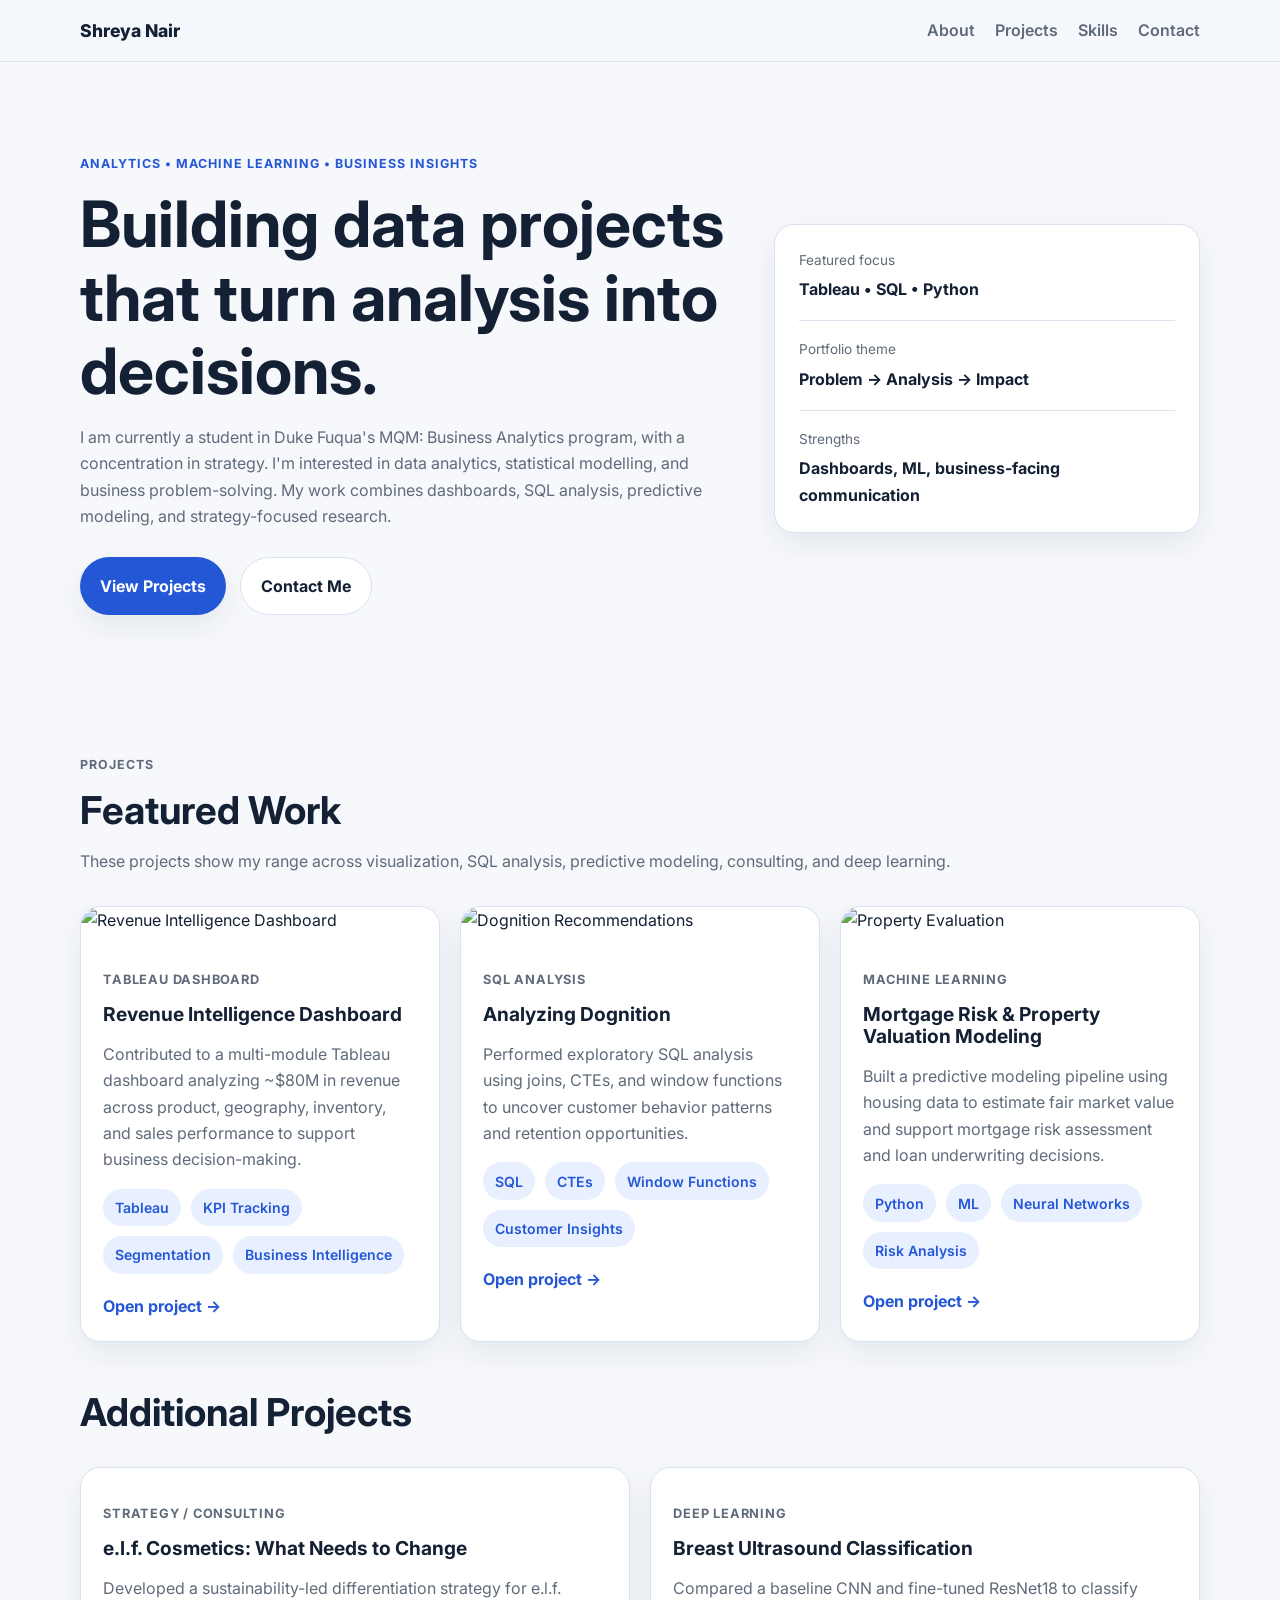
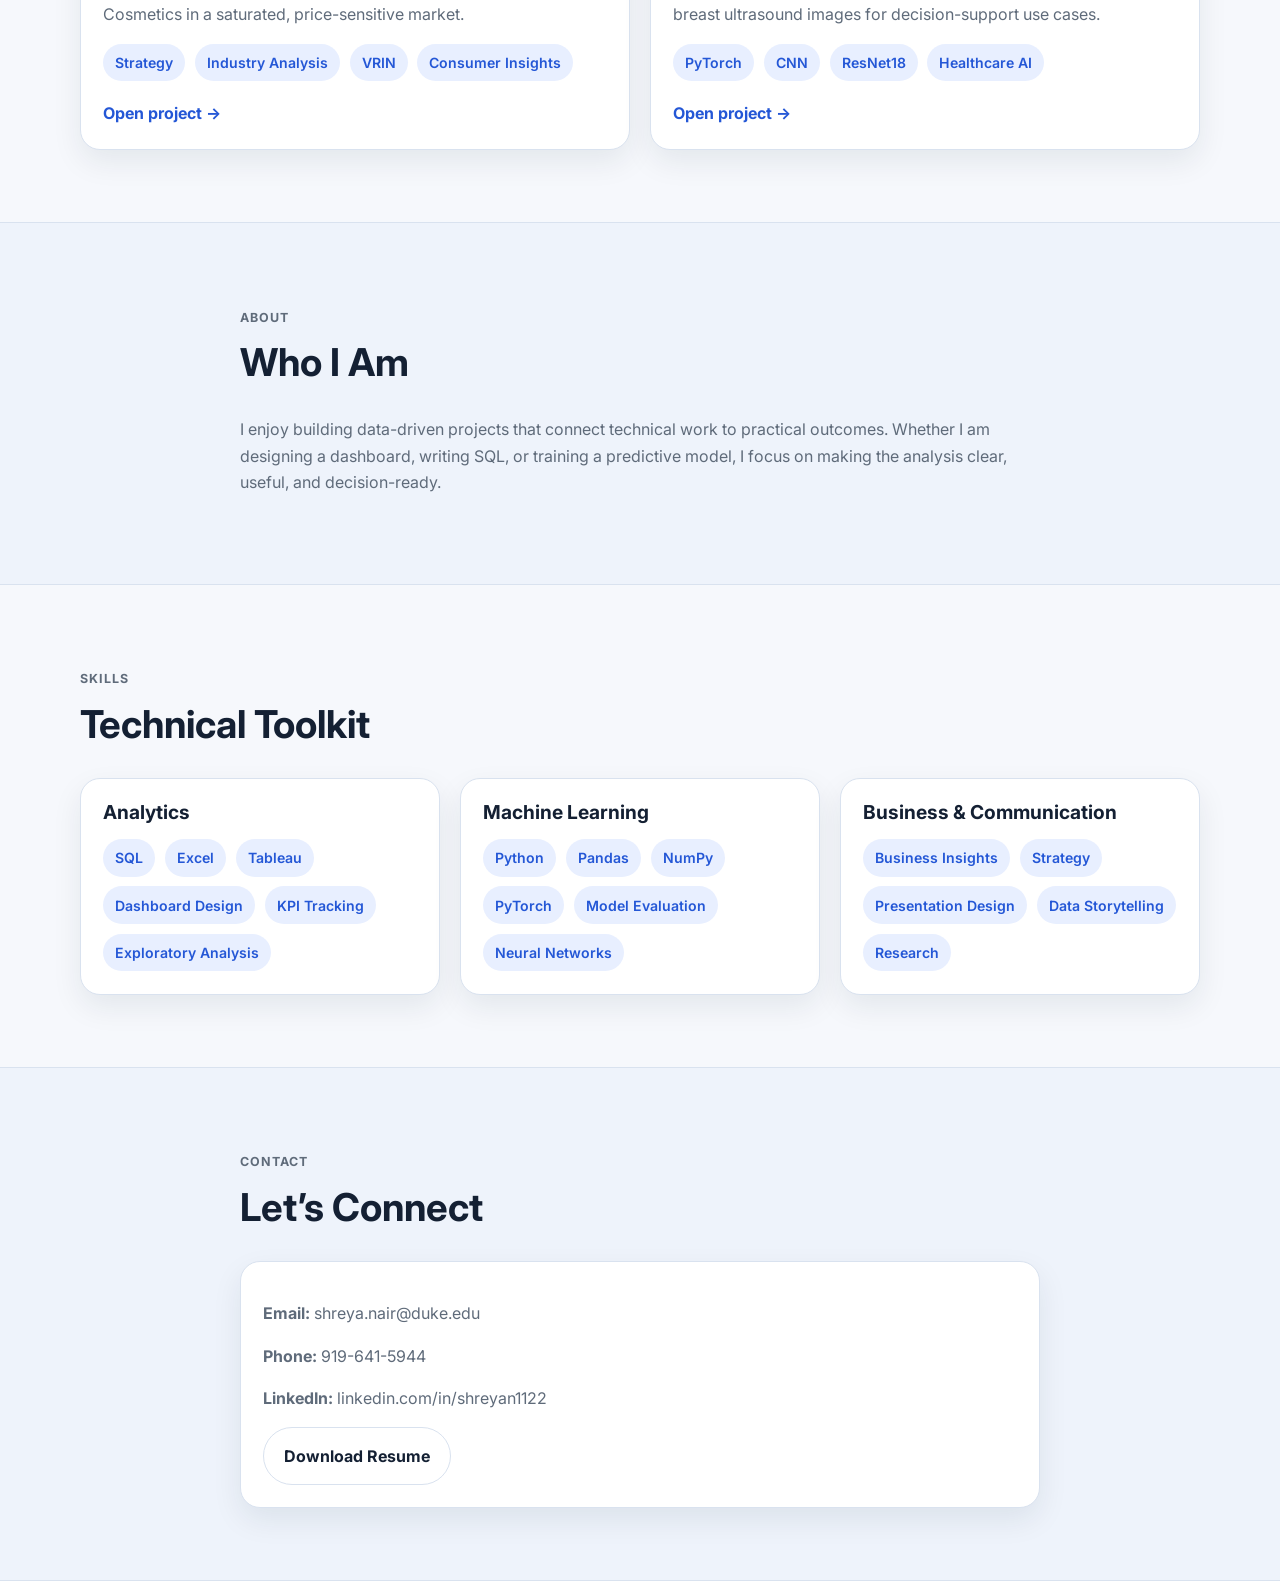
==== index.html @ 7451bf3c "Add files via upload" ====
<!DOCTYPE html>
<html lang="en">
<head>
  <meta charset="UTF-8" />
  <meta name="viewport" content="width=device-width, initial-scale=1.0" />
  <title> Shreya Nair | Portfolio</title>
  <link rel="preconnect" href="https://fonts.googleapis.com">
  <link rel="preconnect" href="https://fonts.gstatic.com" crossorigin>
  <link href="https://fonts.googleapis.com/css2?family=Inter:wght@400;500;600;700;800&display=swap" rel="stylesheet">
  <link rel="stylesheet" href="style.css" />
</head>
<body>
  <header class="site-header">
    <div class="container nav-wrap">
      <a href="index.html" class="brand">Shreya Nair</a>
      <nav class="nav-links">
        <a href="#about">About</a>
        <a href="#projects">Projects</a>
        <a href="#skills">Skills</a>
        <a href="#contact">Contact</a>
      </nav>
    </div>
  </header>

  <main>
    <section class="hero">
      <div class="container hero-grid">
        <div>
          <p class="eyebrow">Analytics • Machine Learning • Business Insights</p>
          <h1>Building data projects that turn analysis into decisions.</h1>
          <p class="hero-copy">
            I am currently a student in Duke Fuqua's MQM: Business Analytics program, with a concentration in strategy. I'm interested in data analytics, statistical modelling, and business problem-solving.
            My work combines dashboards, SQL analysis, predictive modeling, and strategy-focused research.
          </p>
          <div class="hero-actions">
            <a class="button primary" href="#projects">View Projects</a>
            <a class="button secondary" href="#contact">Contact Me</a>
          </div>
        </div>
        <div class="hero-card">
          <div class="stat">
            <span class="stat-label">Featured focus</span>
            <span class="stat-value">Tableau • SQL • Python</span>
          </div>
          <div class="stat">
            <span class="stat-label">Portfolio theme</span>
            <span class="stat-value">Problem → Analysis → Impact</span>
          </div>
          <div class="stat">
            <span class="stat-label">Strengths</span>
            <span class="stat-value">Dashboards, ML, business-facing communication</span>
          </div>
        </div>
      </div>
    </section>

    <section id="projects" class="section">
      <div class="container">
        <div class="section-heading">
          <p class="eyebrow">Projects</p>
          <h2>Featured Work</h2>
          <p>These projects show my range across visualization, SQL analysis, predictive modeling, consulting, and deep learning.</p>
        </div>

        <div class="project-grid">
          <article class="project-card featured">
	<img src="images/revenue-dashboard.png" alt="Revenue Intelligence Dashboard">
            <div class="card-body">
              <p class="project-type">Tableau Dashboard</p>
              <h3>Revenue Intelligence Dashboard</h3>
              <p>
               	Contributed to a multi-module Tableau dashboard analyzing ~$80M in revenue across product, geography, inventory, and sales                  performance to support business decision-making.
              </p>
              <div class="tags">
                <span>Tableau</span><span>KPI Tracking</span><span>Segmentation</span><span>Business Intelligence</span>
              </div>
              <a class="text-link" href="projects/revenue-intelligence.html">Open project →</a>
            </div>
          </article>

          <article class="project-card featured">
		<img src="images/dognition.png" alt="Dognition Recommendations">
            <div class="card-body">
              <p class="project-type">SQL Analysis</p>
              <h3>Analyzing Dognition</h3>
              <p>
                Performed exploratory SQL analysis using joins, CTEs, and window functions to uncover
                customer behavior patterns and retention opportunities.
              </p>
              <div class="tags">
                <span>SQL</span><span>CTEs</span><span>Window Functions</span><span>Customer Insights</span>
              </div>
              <a class="text-link" href="projects/dognition-sql.html">Open project →</a>
            </div>
          </article>

          <article class="project-card featured">
	<img src="images/house-prices2.png" alt="Property Evaluation">
            <div class="card-body">
              <p class="project-type">Machine Learning</p>
              <h3>Mortgage Risk & Property Valuation Modeling</h3>
              <p>
                 Built a predictive modeling pipeline using housing data to estimate fair market value and support mortgage risk assessment and loan underwriting decisions.
              </p>
              <div class="tags">
                <span>Python</span><span>ML</span><span>Neural Networks</span><span>Risk Analysis</span>
              </div>
              <a class="text-link" href="projects/house-price-prediction.html">Open project →</a>
            </div>
          </article>
        </div>

        <div class="section-heading minor-heading">
          <h2>Additional Projects</h2>
        </div>

        <div class="project-grid secondary-grid">
          <article class="project-card">
            <div class="card-body">
              <p class="project-type">Strategy / Consulting</p>
              <h3>e.l.f. Cosmetics: What Needs to Change</h3>
              <p>
                Developed a sustainability-led differentiation strategy for e.l.f. Cosmetics in a saturated,
                price-sensitive market.
              </p>
              <div class="tags">
                <span>Strategy</span><span>Industry Analysis</span><span>VRIN</span><span>Consumer Insights</span>
              </div>
              <a class="text-link" href="projects/elf-consulting.html">Open project →</a>
            </div>
          </article>

          <article class="project-card">
            <div class="card-body">
              <p class="project-type">Deep Learning</p>
              <h3>Breast Ultrasound Classification</h3>
              <p>
                Compared a baseline CNN and fine-tuned ResNet18 to classify breast ultrasound images for
                decision-support use cases.
              </p>
              <div class="tags">
                <span>PyTorch</span><span>CNN</span><span>ResNet18</span><span>Healthcare AI</span>
              </div>
              <a class="text-link" href="projects/breast-ultrasound.html">Open project →</a>
            </div>
          </article>
        </div>
      </div>
    </section>

    <section id="about" class="section alt">
      <div class="container narrow">
        <div class="section-heading">
          <p class="eyebrow">About</p>
          <h2>Who I Am</h2>
        </div>
        <p class="body-large">
          I enjoy building data-driven projects that connect technical work to practical outcomes. Whether I am
          designing a dashboard, writing SQL, or training a predictive model, I focus on making the analysis
          clear, useful, and decision-ready.
        </p>
      </div>
    </section>

    <section id="skills" class="section">
      <div class="container">
        <div class="section-heading">
          <p class="eyebrow">Skills</p>
          <h2>Technical Toolkit</h2>
        </div>
        <div class="skills-grid">
          <div class="skill-panel">
            <h3>Analytics</h3>
            <div class="tags">
              <span>SQL</span><span>Excel</span><span>Tableau</span><span>Dashboard Design</span><span>KPI Tracking</span><span>Exploratory Analysis</span>
            </div>
          </div>
          <div class="skill-panel">
            <h3>Machine Learning</h3>
            <div class="tags">
              <span>Python</span><span>Pandas</span><span>NumPy</span><span>PyTorch</span><span>Model Evaluation</span><span>Neural Networks</span>
            </div>
          </div>
          <div class="skill-panel">
            <h3>Business & Communication</h3>
            <div class="tags">
              <span>Business Insights</span><span>Strategy</span><span>Presentation Design</span><span>Data Storytelling</span><span>Research</span>
            </div>
          </div>
        </div>
      </div>
    </section>

    <section id="contact" class="section alt">
      <div class="container narrow">
        <div class="section-heading">
          <p class="eyebrow">Contact</p>
          <h2>Let’s Connect</h2>
                </div>
        <div class="contact-card">
          <p><strong>Email:</strong> shreya.nair@duke.edu</p>
	  <p><strong>Phone:</strong> 919-641-5944</p>
	  <p><strong>LinkedIn:</strong> linkedin.com/in/shreyan1122</p>
	<a class="button secondary" href="resume.pdf" target="_blank">Download Resume</a>

        </div>
      </div>
    </section>
  </main>
</body>
</html>
---- style.css ----
:root {
  --bg: #f6f8fc;
  --surface: #ffffff;
  --surface-alt: #eef3fb;
  --text: #142033;
  --muted: #5f6b7a;
  --border: #d9e2ef;
  --accent: #2457d6;
  --accent-soft: #e8efff;
  --shadow: 0 12px 30px rgba(19, 32, 51, 0.08);
  --radius: 20px;
}

* { box-sizing: border-box; }
html { scroll-behavior: smooth; }
body {
  margin: 0;
  font-family: 'Inter', sans-serif;
  background: var(--bg);
  color: var(--text);
  line-height: 1.65;
}

a { color: inherit; }
img { max-width: 100%; display: block; }

.container {
  width: min(1120px, calc(100% - 2rem));
  margin: 0 auto;
}

.narrow {
  width: min(800px, calc(100% - 2rem));
}

.site-header {
  position: sticky;
  top: 0;
  z-index: 10;
  background: rgba(246, 248, 252, 0.9);
  backdrop-filter: blur(10px);
  border-bottom: 1px solid rgba(217, 226, 239, 0.8);
}

.nav-wrap {
  display: flex;
  align-items: center;
  justify-content: space-between;
  padding: 1rem 0;
}

.brand {
  text-decoration: none;
  font-weight: 800;
  font-size: 1.1rem;
}

.nav-links {
  display: flex;
  gap: 1.25rem;
}

.nav-links a {
  text-decoration: none;
  color: var(--muted);
  font-weight: 600;
}

.hero {
  padding: 5rem 0 3.5rem;
}

.hero-grid {
  display: grid;
  grid-template-columns: 1.4fr 0.9fr;
  gap: 2rem;
  align-items: center;
}

.eyebrow {
  color: var(--accent);
  font-weight: 700;
  text-transform: uppercase;
  letter-spacing: 0.08em;
  font-size: 0.78rem;
  margin-bottom: 0.75rem;
}

h1, h2, h3 {
  line-height: 1.15;
  margin: 0 0 0.75rem;
}

h1 { font-size: clamp(2.4rem, 5vw, 4.4rem); }
h2 { font-size: clamp(1.8rem, 3vw, 2.5rem); }
h3 { font-size: 1.2rem; }

.hero-copy,
.section-heading p,
.project-card p,
.body-large,
.contact-card p,
.content p,
.content li {
  color: var(--muted);
}

.hero-actions {
  display: flex;
  gap: 0.9rem;
  flex-wrap: wrap;
  margin-top: 1.75rem;
}

.button {
  display: inline-flex;
  align-items: center;
  justify-content: center;
  padding: 0.9rem 1.25rem;
  border-radius: 999px;
  text-decoration: none;
  font-weight: 700;
  transition: transform 0.18s ease, box-shadow 0.18s ease;
}

.button:hover,
.text-link:hover {
  transform: translateY(-2px);
}

.button.primary {
  background: var(--accent);
  color: white;
  box-shadow: var(--shadow);
}

.button.secondary {
  background: var(--surface);
  border: 1px solid var(--border);
}

.hero-card,
.project-card,
.skill-panel,
.contact-card,
.metric-strip,
.content-card {
  background: var(--surface);
  border: 1px solid var(--border);
  border-radius: var(--radius);
  box-shadow: var(--shadow);
}

.hero-card {
  padding: 1.5rem;
}

.stat + .stat {
  margin-top: 1.1rem;
  padding-top: 1.1rem;
  border-top: 1px solid var(--border);
}

.stat-label {
  display: block;
  font-size: 0.85rem;
  color: var(--muted);
  margin-bottom: 0.3rem;
}

.stat-value {
  font-weight: 700;
}

.section {
  padding: 4.5rem 0;
}

.section.alt {
  background: var(--surface-alt);
  border-top: 1px solid var(--border);
  border-bottom: 1px solid var(--border);
}

.section-heading {
  margin-bottom: 2rem;
}

.minor-heading {
  margin-top: 3rem;
}

.project-grid {
  display: grid;
  grid-template-columns: repeat(3, minmax(0, 1fr));
  gap: 1.25rem;
}

.secondary-grid {
  grid-template-columns: repeat(2, minmax(0, 1fr));
}

.project-card {
  overflow: hidden;
}

.card-body {
  padding: 1.4rem;
}

.project-type {
  font-size: 0.8rem;
  font-weight: 700;
  text-transform: uppercase;
  letter-spacing: 0.06em;
  color: var(--accent);
}

.tags {
  display: flex;
  flex-wrap: wrap;
  gap: 0.6rem;
  margin-top: 1rem;
}

.tags span {
  background: var(--accent-soft);
  color: var(--accent);
  border-radius: 999px;
  padding: 0.45rem 0.75rem;
  font-size: 0.88rem;
  font-weight: 600;
}

.text-link {
  display: inline-block;
  margin-top: 1.2rem;
  color: var(--accent);
  font-weight: 700;
  text-decoration: none;
}

.skills-grid {
  display: grid;
  grid-template-columns: repeat(3, minmax(0, 1fr));
  gap: 1.25rem;
}

.skill-panel,
.contact-card,
.metric-strip,
.content-card {
  padding: 1.4rem;
}

/* Project pages */
.project-hero {
  padding: 3.25rem 0 2rem;
}

.back-link {
  text-decoration: none;
  font-weight: 700;
  color: var(--accent);
}

.lead {
  font-size: 1.08rem;
  max-width: 800px;
}

.metric-strip {
  display: grid;
  grid-template-columns: repeat(3, minmax(0, 1fr));
  gap: 1rem;
  margin: 1.5rem 0 2rem;
}

.metric strong {
  display: block;
  margin-bottom: 0.25rem;
}

.content-grid {
  display: grid;
  grid-template-columns: 1.35fr 0.85fr;
  gap: 1.25rem;
}

.content-card ul {
  padding-left: 1.2rem;
}

@media (max-width: 900px) {
  .hero-grid,
  .project-grid,
  .secondary-grid,
  .skills-grid,
  .content-grid,
  .metric-strip {
    grid-template-columns: 1fr;
  }

  .nav-wrap {
    flex-direction: column;
    align-items: flex-start;
    gap: 0.8rem;
  }

  .nav-links {
    flex-wrap: wrap;
    gap: 0.8rem;
  }
}
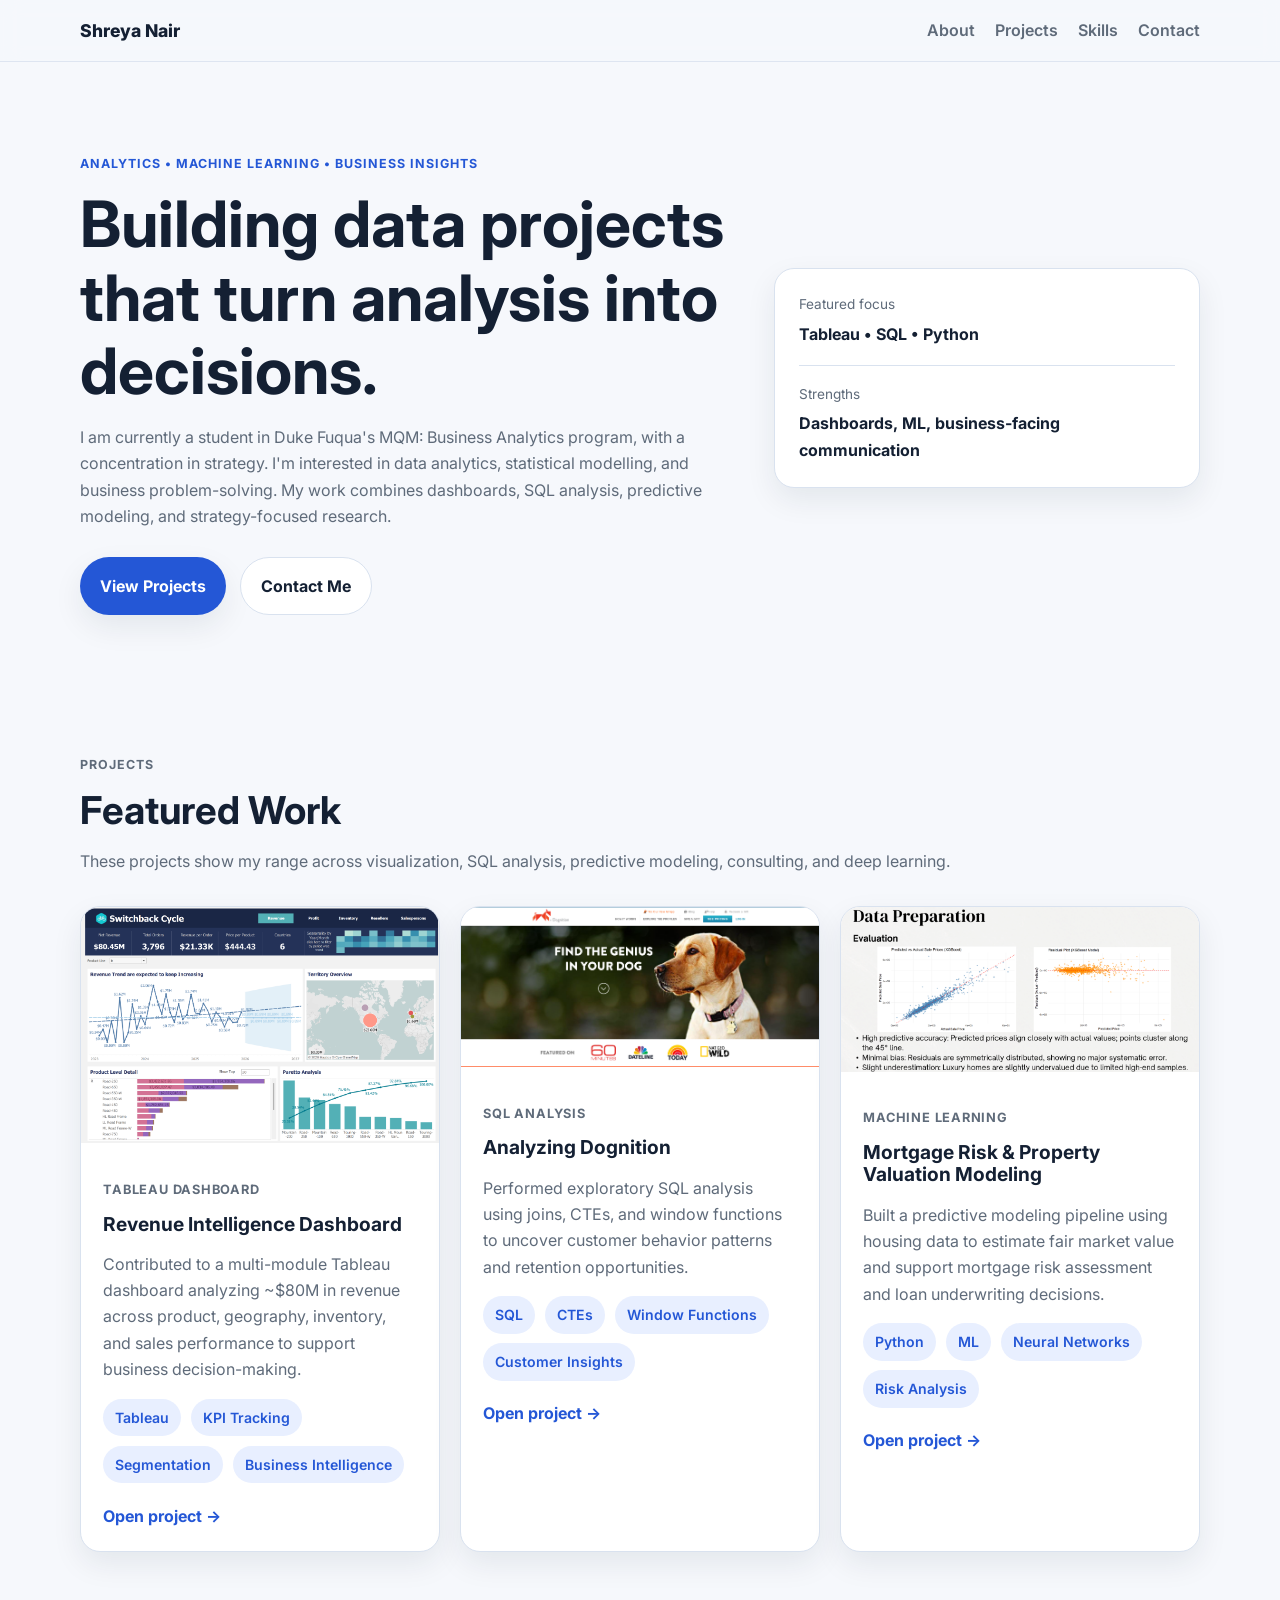
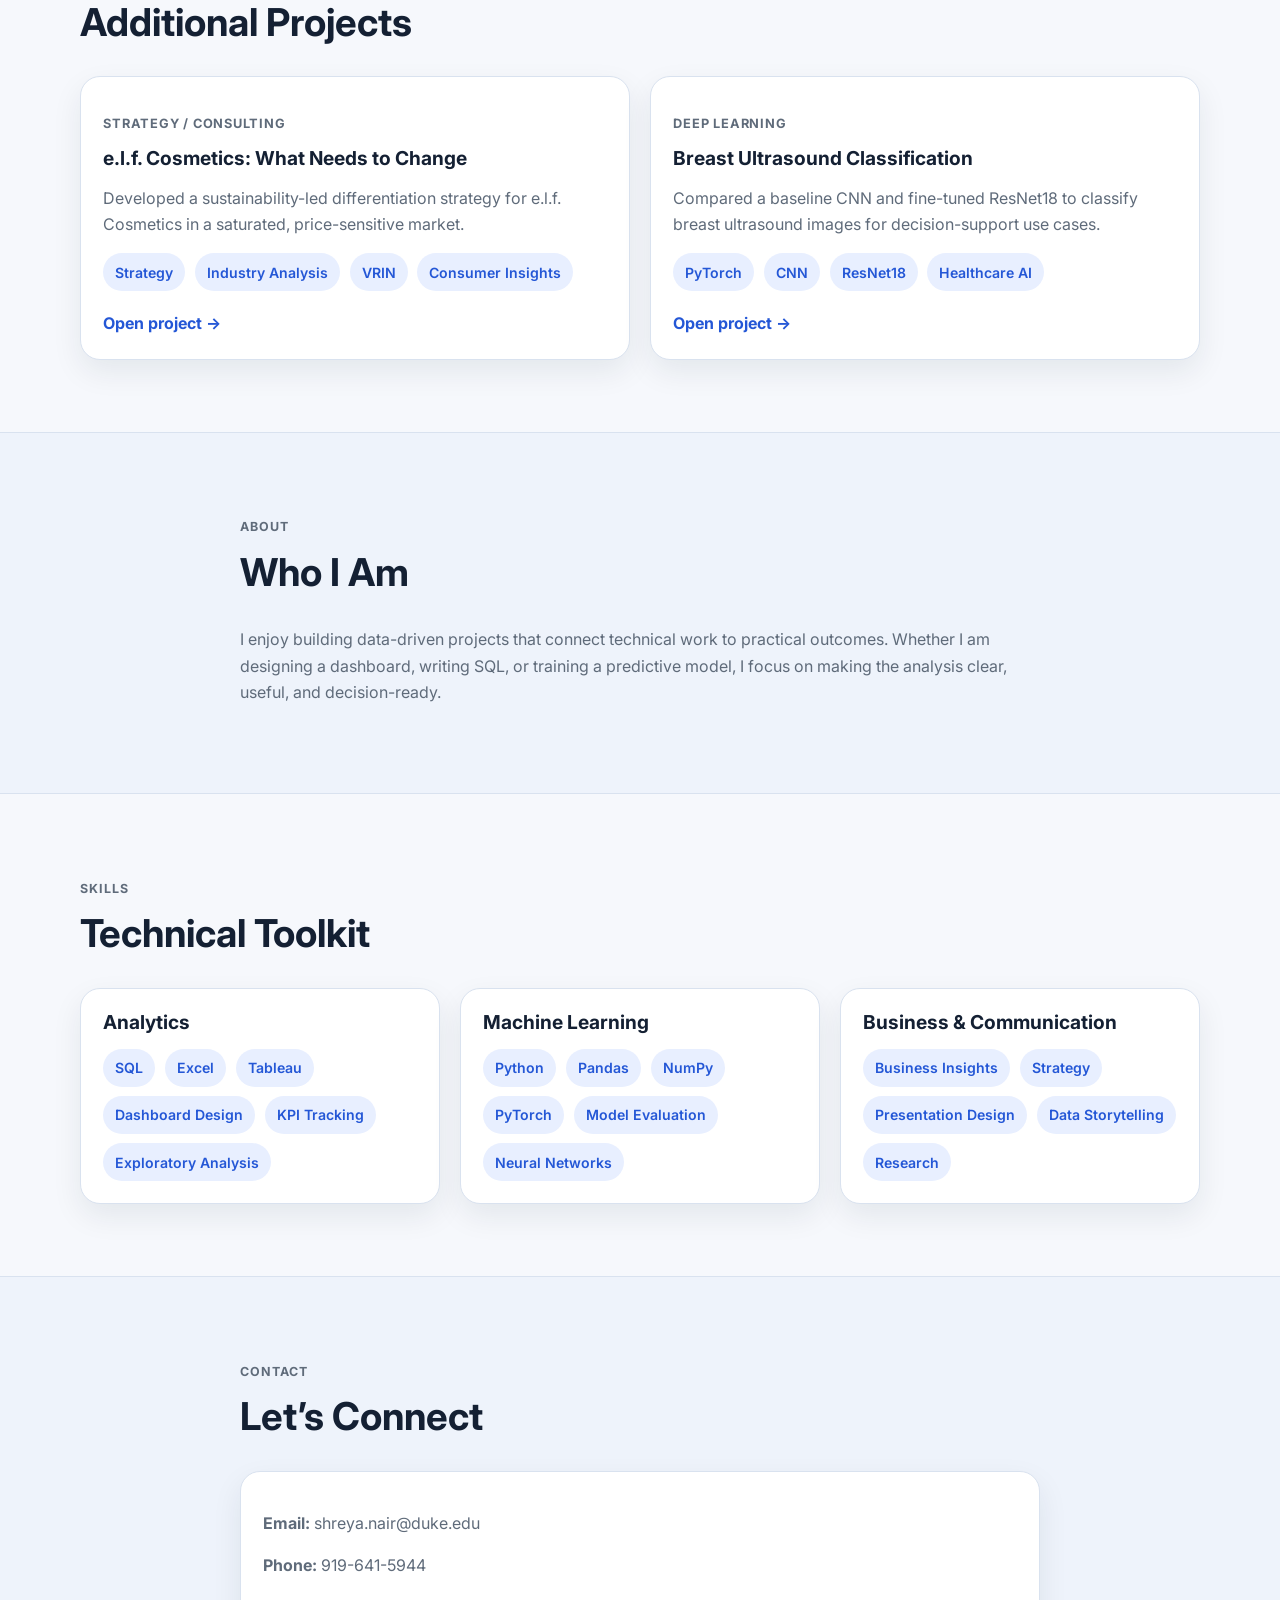
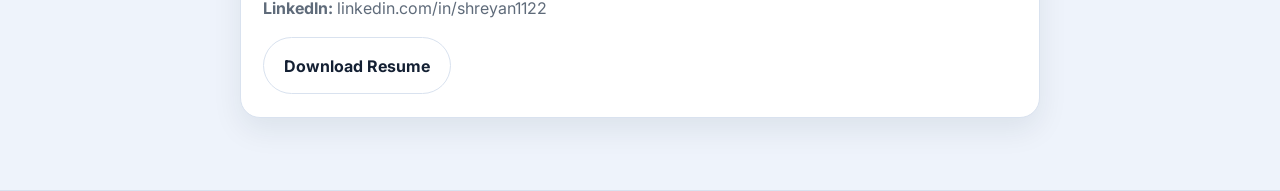
==== commit 0fb89fc8: "Update index.html" ====
--- a/index.html
+++ b/index.html
@@ -43,10 +43,6 @@
             <span class="stat-value">Tableau • SQL • Python</span>
           </div>
           <div class="stat">
-            <span class="stat-label">Portfolio theme</span>
-            <span class="stat-value">Problem → Analysis → Impact</span>
-          </div>
-          <div class="stat">
             <span class="stat-label">Strengths</span>
             <span class="stat-value">Dashboards, ML, business-facing communication</span>
           </div>
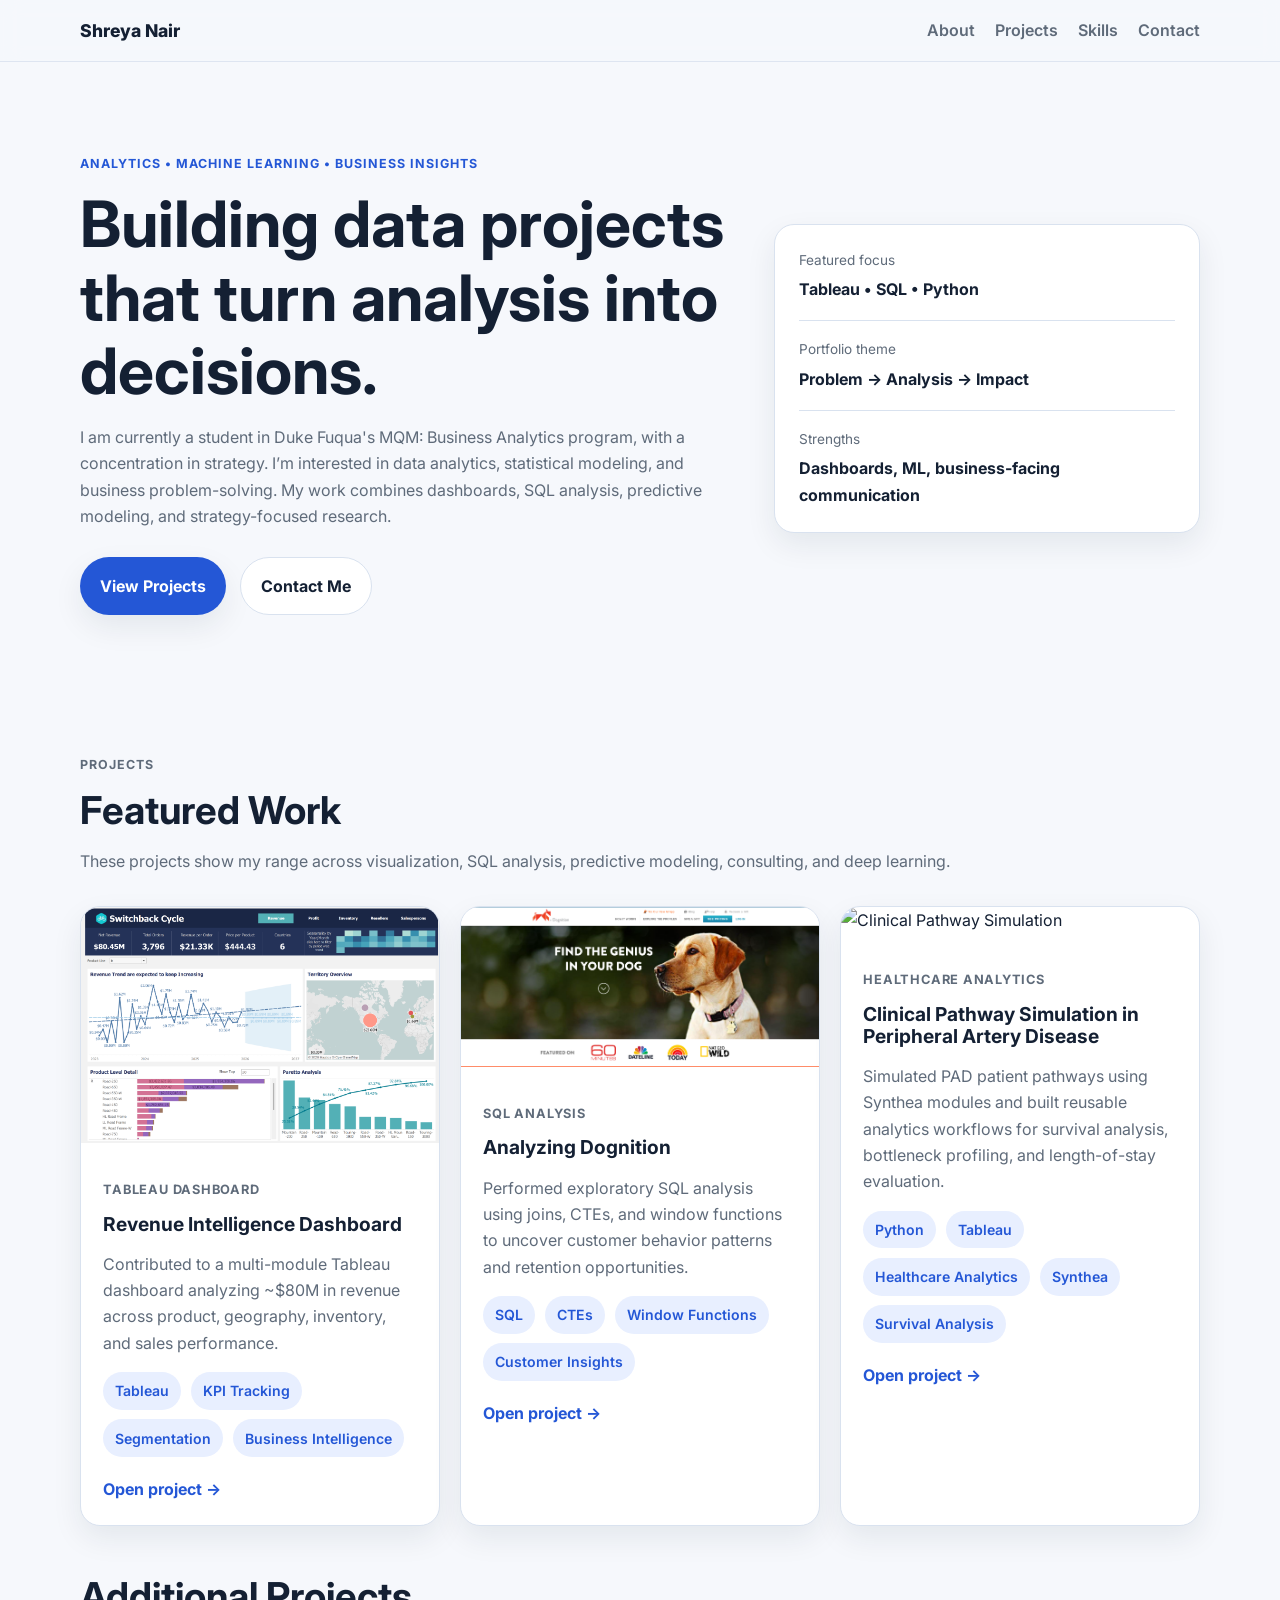
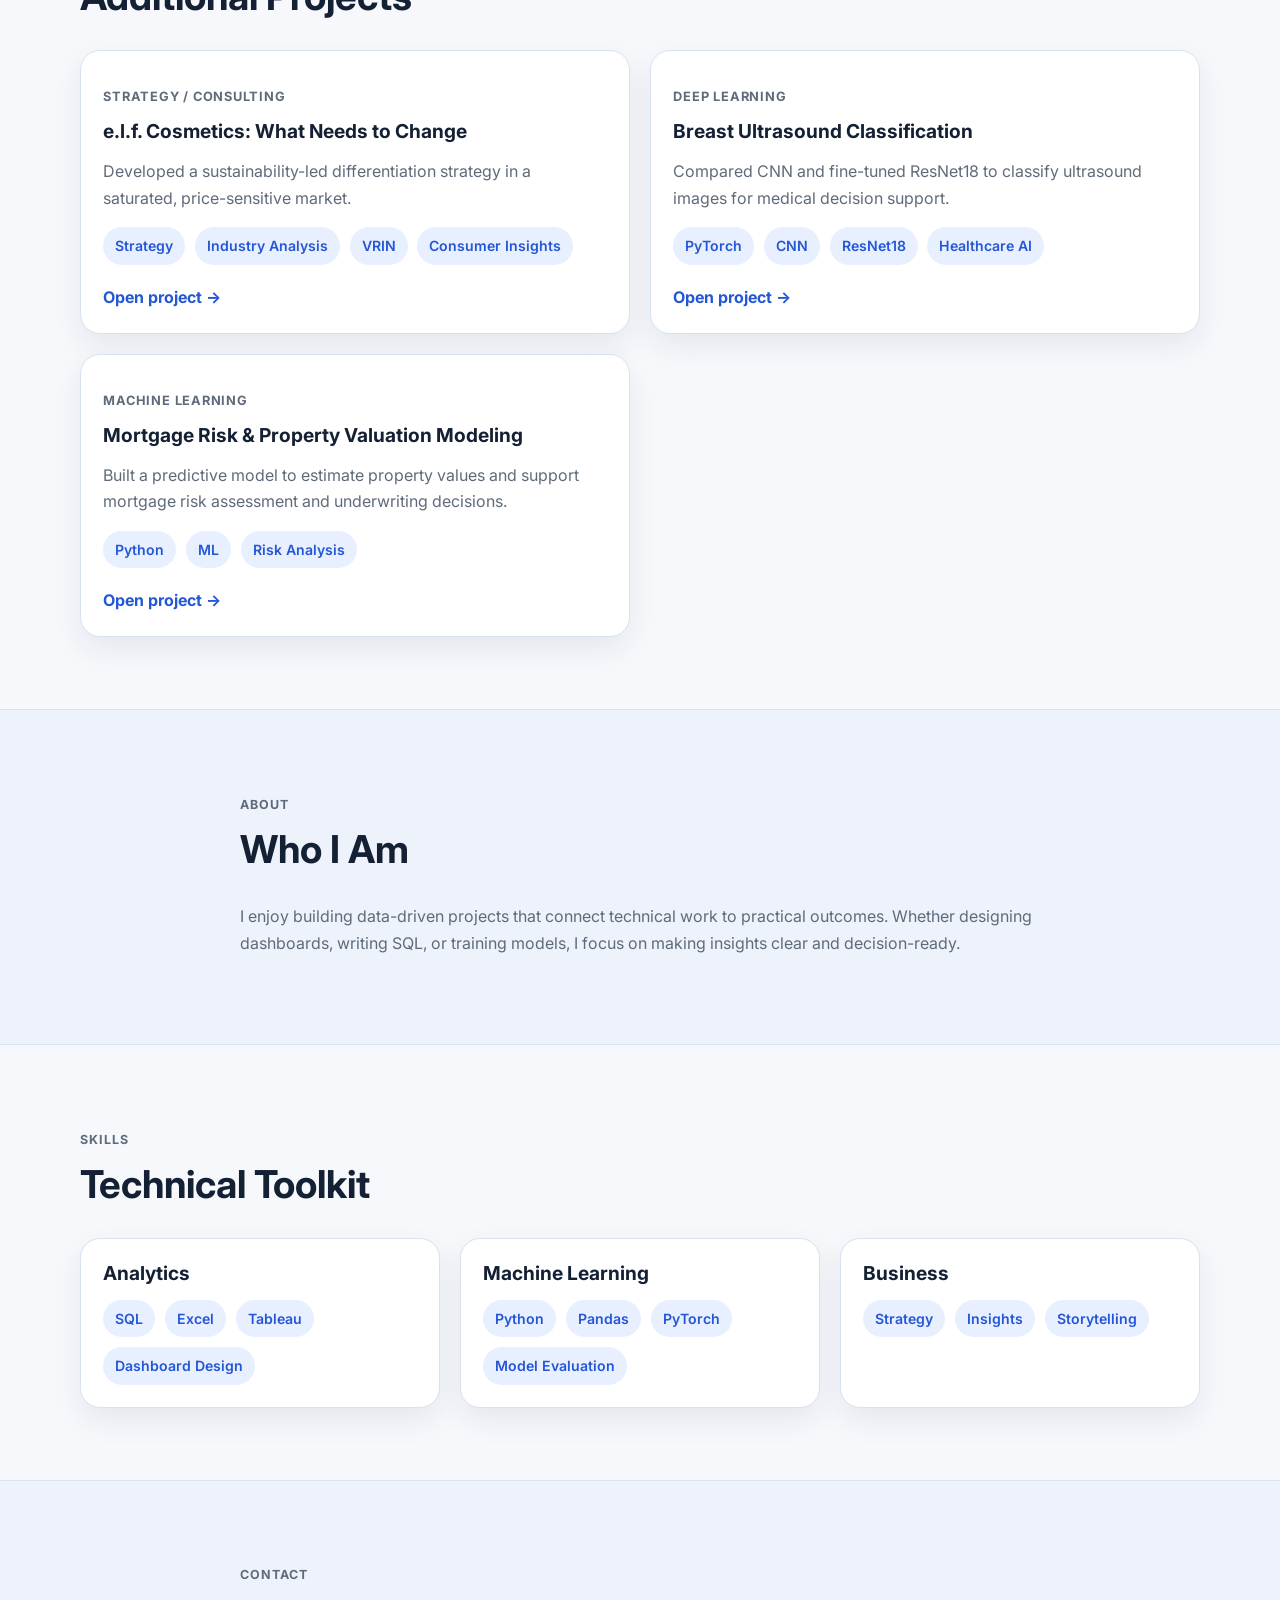
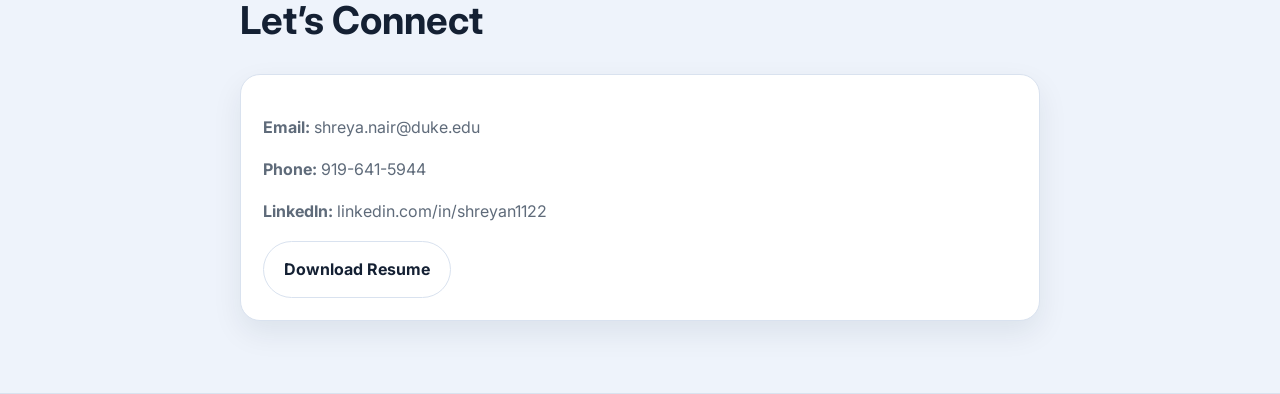
==== commit 3b45c2fd: "Update index.html" ====
--- a/index.html
+++ b/index.html
@@ -3,205 +3,250 @@
 <head>
   <meta charset="UTF-8" />
   <meta name="viewport" content="width=device-width, initial-scale=1.0" />
-  <title> Shreya Nair | Portfolio</title>
+  <title>Shreya Nair | Portfolio</title>
+
   <link rel="preconnect" href="https://fonts.googleapis.com">
   <link rel="preconnect" href="https://fonts.gstatic.com" crossorigin>
   <link href="https://fonts.googleapis.com/css2?family=Inter:wght@400;500;600;700;800&display=swap" rel="stylesheet">
+
   <link rel="stylesheet" href="style.css" />
 </head>
+
 <body>
-  <header class="site-header">
-    <div class="container nav-wrap">
-      <a href="index.html" class="brand">Shreya Nair</a>
-      <nav class="nav-links">
-        <a href="#about">About</a>
-        <a href="#projects">Projects</a>
-        <a href="#skills">Skills</a>
-        <a href="#contact">Contact</a>
-      </nav>
-    </div>
-  </header>
-
-  <main>
-    <section class="hero">
-      <div class="container hero-grid">
-        <div>
-          <p class="eyebrow">Analytics • Machine Learning • Business Insights</p>
-          <h1>Building data projects that turn analysis into decisions.</h1>
-          <p class="hero-copy">
-            I am currently a student in Duke Fuqua's MQM: Business Analytics program, with a concentration in strategy. I'm interested in data analytics, statistical modelling, and business problem-solving.
-            My work combines dashboards, SQL analysis, predictive modeling, and strategy-focused research.
-          </p>
-          <div class="hero-actions">
-            <a class="button primary" href="#projects">View Projects</a>
-            <a class="button secondary" href="#contact">Contact Me</a>
-          </div>
-        </div>
-        <div class="hero-card">
-          <div class="stat">
-            <span class="stat-label">Featured focus</span>
-            <span class="stat-value">Tableau • SQL • Python</span>
-          </div>
-          <div class="stat">
-            <span class="stat-label">Strengths</span>
-            <span class="stat-value">Dashboards, ML, business-facing communication</span>
-          </div>
-        </div>
-      </div>
-    </section>
-
-    <section id="projects" class="section">
-      <div class="container">
-        <div class="section-heading">
-          <p class="eyebrow">Projects</p>
-          <h2>Featured Work</h2>
-          <p>These projects show my range across visualization, SQL analysis, predictive modeling, consulting, and deep learning.</p>
-        </div>
-
-        <div class="project-grid">
-          <article class="project-card featured">
-	<img src="images/revenue-dashboard.png" alt="Revenue Intelligence Dashboard">
-            <div class="card-body">
-              <p class="project-type">Tableau Dashboard</p>
-              <h3>Revenue Intelligence Dashboard</h3>
-              <p>
-               	Contributed to a multi-module Tableau dashboard analyzing ~$80M in revenue across product, geography, inventory, and sales                  performance to support business decision-making.
-              </p>
-              <div class="tags">
-                <span>Tableau</span><span>KPI Tracking</span><span>Segmentation</span><span>Business Intelligence</span>
-              </div>
-              <a class="text-link" href="projects/revenue-intelligence.html">Open project →</a>
-            </div>
-          </article>
-
-          <article class="project-card featured">
-		<img src="images/dognition.png" alt="Dognition Recommendations">
-            <div class="card-body">
-              <p class="project-type">SQL Analysis</p>
-              <h3>Analyzing Dognition</h3>
-              <p>
-                Performed exploratory SQL analysis using joins, CTEs, and window functions to uncover
-                customer behavior patterns and retention opportunities.
-              </p>
-              <div class="tags">
-                <span>SQL</span><span>CTEs</span><span>Window Functions</span><span>Customer Insights</span>
-              </div>
-              <a class="text-link" href="projects/dognition-sql.html">Open project →</a>
-            </div>
-          </article>
-
-          <article class="project-card featured">
-	<img src="images/house-prices2.png" alt="Property Evaluation">
-            <div class="card-body">
-              <p class="project-type">Machine Learning</p>
-              <h3>Mortgage Risk & Property Valuation Modeling</h3>
-              <p>
-                 Built a predictive modeling pipeline using housing data to estimate fair market value and support mortgage risk assessment and loan underwriting decisions.
-              </p>
-              <div class="tags">
-                <span>Python</span><span>ML</span><span>Neural Networks</span><span>Risk Analysis</span>
-              </div>
-              <a class="text-link" href="projects/house-price-prediction.html">Open project →</a>
-            </div>
-          </article>
-        </div>
-
-        <div class="section-heading minor-heading">
-          <h2>Additional Projects</h2>
-        </div>
-
-        <div class="project-grid secondary-grid">
-          <article class="project-card">
-            <div class="card-body">
-              <p class="project-type">Strategy / Consulting</p>
-              <h3>e.l.f. Cosmetics: What Needs to Change</h3>
-              <p>
-                Developed a sustainability-led differentiation strategy for e.l.f. Cosmetics in a saturated,
-                price-sensitive market.
-              </p>
-              <div class="tags">
-                <span>Strategy</span><span>Industry Analysis</span><span>VRIN</span><span>Consumer Insights</span>
-              </div>
-              <a class="text-link" href="projects/elf-consulting.html">Open project →</a>
-            </div>
-          </article>
-
-          <article class="project-card">
-            <div class="card-body">
-              <p class="project-type">Deep Learning</p>
-              <h3>Breast Ultrasound Classification</h3>
-              <p>
-                Compared a baseline CNN and fine-tuned ResNet18 to classify breast ultrasound images for
-                decision-support use cases.
-              </p>
-              <div class="tags">
-                <span>PyTorch</span><span>CNN</span><span>ResNet18</span><span>Healthcare AI</span>
-              </div>
-              <a class="text-link" href="projects/breast-ultrasound.html">Open project →</a>
-            </div>
-          </article>
-        </div>
-      </div>
-    </section>
-
-    <section id="about" class="section alt">
-      <div class="container narrow">
-        <div class="section-heading">
-          <p class="eyebrow">About</p>
-          <h2>Who I Am</h2>
-        </div>
-        <p class="body-large">
-          I enjoy building data-driven projects that connect technical work to practical outcomes. Whether I am
-          designing a dashboard, writing SQL, or training a predictive model, I focus on making the analysis
-          clear, useful, and decision-ready.
-        </p>
-      </div>
-    </section>
-
-    <section id="skills" class="section">
-      <div class="container">
-        <div class="section-heading">
-          <p class="eyebrow">Skills</p>
-          <h2>Technical Toolkit</h2>
-        </div>
-        <div class="skills-grid">
-          <div class="skill-panel">
-            <h3>Analytics</h3>
-            <div class="tags">
-              <span>SQL</span><span>Excel</span><span>Tableau</span><span>Dashboard Design</span><span>KPI Tracking</span><span>Exploratory Analysis</span>
-            </div>
-          </div>
-          <div class="skill-panel">
-            <h3>Machine Learning</h3>
-            <div class="tags">
-              <span>Python</span><span>Pandas</span><span>NumPy</span><span>PyTorch</span><span>Model Evaluation</span><span>Neural Networks</span>
-            </div>
-          </div>
-          <div class="skill-panel">
-            <h3>Business & Communication</h3>
-            <div class="tags">
-              <span>Business Insights</span><span>Strategy</span><span>Presentation Design</span><span>Data Storytelling</span><span>Research</span>
-            </div>
-          </div>
-        </div>
-      </div>
-    </section>
-
-    <section id="contact" class="section alt">
-      <div class="container narrow">
-        <div class="section-heading">
-          <p class="eyebrow">Contact</p>
-          <h2>Let’s Connect</h2>
-                </div>
-        <div class="contact-card">
-          <p><strong>Email:</strong> shreya.nair@duke.edu</p>
-	  <p><strong>Phone:</strong> 919-641-5944</p>
-	  <p><strong>LinkedIn:</strong> linkedin.com/in/shreyan1122</p>
-	<a class="button secondary" href="resume.pdf" target="_blank">Download Resume</a>
-
-        </div>
-      </div>
-    </section>
-  </main>
+
+<header class="site-header">
+  <div class="container nav-wrap">
+    <a href="index.html" class="brand">Shreya Nair</a>
+    <nav class="nav-links">
+      <a href="#about">About</a>
+      <a href="#projects">Projects</a>
+      <a href="#skills">Skills</a>
+      <a href="#contact">Contact</a>
+    </nav>
+  </div>
+</header>
+
+<main>
+
+<!-- HERO -->
+<section class="hero">
+  <div class="container hero-grid">
+    <div>
+      <p class="eyebrow">Analytics • Machine Learning • Business Insights</p>
+      <h1>Building data projects that turn analysis into decisions.</h1>
+
+      <p class="hero-copy">
+        I am currently a student in Duke Fuqua's MQM: Business Analytics program, with a concentration in strategy.
+        I’m interested in data analytics, statistical modeling, and business problem-solving.
+        My work combines dashboards, SQL analysis, predictive modeling, and strategy-focused research.
+      </p>
+
+      <div class="hero-actions">
+        <a class="button primary" href="#projects">View Projects</a>
+        <a class="button secondary" href="#contact">Contact Me</a>
+      </div>
+    </div>
+
+    <div class="hero-card">
+      <div class="stat">
+        <span class="stat-label">Featured focus</span>
+        <span class="stat-value">Tableau • SQL • Python</span>
+      </div>
+      <div class="stat">
+        <span class="stat-label">Portfolio theme</span>
+        <span class="stat-value">Problem → Analysis → Impact</span>
+      </div>
+      <div class="stat">
+        <span class="stat-label">Strengths</span>
+        <span class="stat-value">Dashboards, ML, business-facing communication</span>
+      </div>
+    </div>
+  </div>
+</section>
+
+<!-- PROJECTS -->
+<section id="projects" class="section">
+  <div class="container">
+
+    <div class="section-heading">
+      <p class="eyebrow">Projects</p>
+      <h2>Featured Work</h2>
+      <p>These projects show my range across visualization, SQL analysis, predictive modeling, consulting, and deep learning.</p>
+    </div>
+
+    <div class="project-grid">
+
+      <!-- Tableau -->
+      <article class="project-card featured">
+        <img src="images/revenue-dashboard.png" alt="Revenue Intelligence Dashboard">
+        <div class="card-body">
+          <p class="project-type">Tableau Dashboard</p>
+          <h3>Revenue Intelligence Dashboard</h3>
+          <p>
+            Contributed to a multi-module Tableau dashboard analyzing ~$80M in revenue across product, geography, inventory, and sales performance.
+          </p>
+          <div class="tags">
+            <span>Tableau</span><span>KPI Tracking</span><span>Segmentation</span><span>Business Intelligence</span>
+          </div>
+          <a class="text-link" href="projects/revenue-intelligence.html">Open project →</a>
+        </div>
+      </article>
+
+      <!-- Dognition -->
+      <article class="project-card featured">
+        <img src="images/dognition.png" alt="Dognition SQL Analysis">
+        <div class="card-body">
+          <p class="project-type">SQL Analysis</p>
+          <h3>Analyzing Dognition</h3>
+          <p>
+            Performed exploratory SQL analysis using joins, CTEs, and window functions to uncover customer behavior patterns and retention opportunities.
+          </p>
+          <div class="tags">
+            <span>SQL</span><span>CTEs</span><span>Window Functions</span><span>Customer Insights</span>
+          </div>
+          <a class="text-link" href="projects/dognition-sql.html">Open project →</a>
+        </div>
+      </article>
+
+      <!-- CAPSTONE  -->
+      <article class="project-card featured">
+        <img src="images/capstone2.png" alt="Clinical Pathway Simulation">
+        <div class="card-body">
+          <p class="project-type">Healthcare Analytics</p>
+          <h3>Clinical Pathway Simulation in Peripheral Artery Disease</h3>
+          <p>
+            Simulated PAD patient pathways using Synthea modules and built reusable analytics workflows for survival analysis, bottleneck profiling, and length-of-stay evaluation.
+          </p>
+          <div class="tags">
+            <span>Python</span><span>Tableau</span><span>Healthcare Analytics</span><span>Synthea</span><span>Survival Analysis</span>
+          </div>
+          <a class="text-link" href="projects/capstone.html">Open project →</a>
+        </div>
+      </article>
+
+    </div>
+
+    <!-- ADDITIONAL PROJECTS -->
+    <div class="section-heading minor-heading">
+      <h2>Additional Projects</h2>
+    </div>
+
+    <div class="project-grid secondary-grid">
+
+      <!-- ELF -->
+      <article class="project-card">
+        <div class="card-body">
+          <p class="project-type">Strategy / Consulting</p>
+          <h3>e.l.f. Cosmetics: What Needs to Change</h3>
+          <p>
+            Developed a sustainability-led differentiation strategy in a saturated, price-sensitive market.
+          </p>
+          <div class="tags">
+            <span>Strategy</span><span>Industry Analysis</span><span>VRIN</span><span>Consumer Insights</span>
+          </div>
+          <a class="text-link" href="projects/elf-consulting.html">Open project →</a>
+        </div>
+      </article>
+
+      <!-- Breast -->
+      <article class="project-card">
+        <div class="card-body">
+          <p class="project-type">Deep Learning</p>
+          <h3>Breast Ultrasound Classification</h3>
+          <p>
+            Compared CNN and fine-tuned ResNet18 to classify ultrasound images for medical decision support.
+          </p>
+          <div class="tags">
+            <span>PyTorch</span><span>CNN</span><span>ResNet18</span><span>Healthcare AI</span>
+          </div>
+          <a class="text-link" href="projects/breast-ultrasound.html">Open project →</a>
+        </div>
+      </article>
+
+      <!-- Housing -->
+      <article class="project-card">
+        <div class="card-body">
+          <p class="project-type">Machine Learning</p>
+          <h3>Mortgage Risk & Property Valuation Modeling</h3>
+          <p>
+            Built a predictive model to estimate property values and support mortgage risk assessment and underwriting decisions.
+          </p>
+          <div class="tags">
+            <span>Python</span><span>ML</span><span>Risk Analysis</span>
+          </div>
+          <a class="text-link" href="projects/house-price-prediction.html">Open project →</a>
+        </div>
+      </article>
+
+    </div>
+
+  </div>
+</section>
+
+<!-- ABOUT -->
+<section id="about" class="section alt">
+  <div class="container narrow">
+    <div class="section-heading">
+      <p class="eyebrow">About</p>
+      <h2>Who I Am</h2>
+    </div>
+    <p class="body-large">
+      I enjoy building data-driven projects that connect technical work to practical outcomes.
+      Whether designing dashboards, writing SQL, or training models, I focus on making insights clear and decision-ready.
+    </p>
+  </div>
+</section>
+
+<!-- SKILLS -->
+<section id="skills" class="section">
+  <div class="container">
+    <div class="section-heading">
+      <p class="eyebrow">Skills</p>
+      <h2>Technical Toolkit</h2>
+    </div>
+
+    <div class="skills-grid">
+      <div class="skill-panel">
+        <h3>Analytics</h3>
+        <div class="tags">
+          <span>SQL</span><span>Excel</span><span>Tableau</span><span>Dashboard Design</span>
+        </div>
+      </div>
+
+      <div class="skill-panel">
+        <h3>Machine Learning</h3>
+        <div class="tags">
+          <span>Python</span><span>Pandas</span><span>PyTorch</span><span>Model Evaluation</span>
+        </div>
+      </div>
+
+      <div class="skill-panel">
+        <h3>Business</h3>
+        <div class="tags">
+          <span>Strategy</span><span>Insights</span><span>Storytelling</span>
+        </div>
+      </div>
+    </div>
+  </div>
+</section>
+
+<!-- CONTACT -->
+<section id="contact" class="section alt">
+  <div class="container narrow">
+    <div class="section-heading">
+      <p class="eyebrow">Contact</p>
+      <h2>Let’s Connect</h2>
+    </div>
+
+    <div class="contact-card">
+      <p><strong>Email:</strong> shreya.nair@duke.edu</p>
+      <p><strong>Phone:</strong> 919-641-5944</p>
+      <p><strong>LinkedIn:</strong> linkedin.com/in/shreyan1122</p>
+      <a class="button secondary" href="resume.pdf" target="_blank">Download Resume</a>
+    </div>
+  </div>
+</section>
+
+</main>
 </body>
 </html>
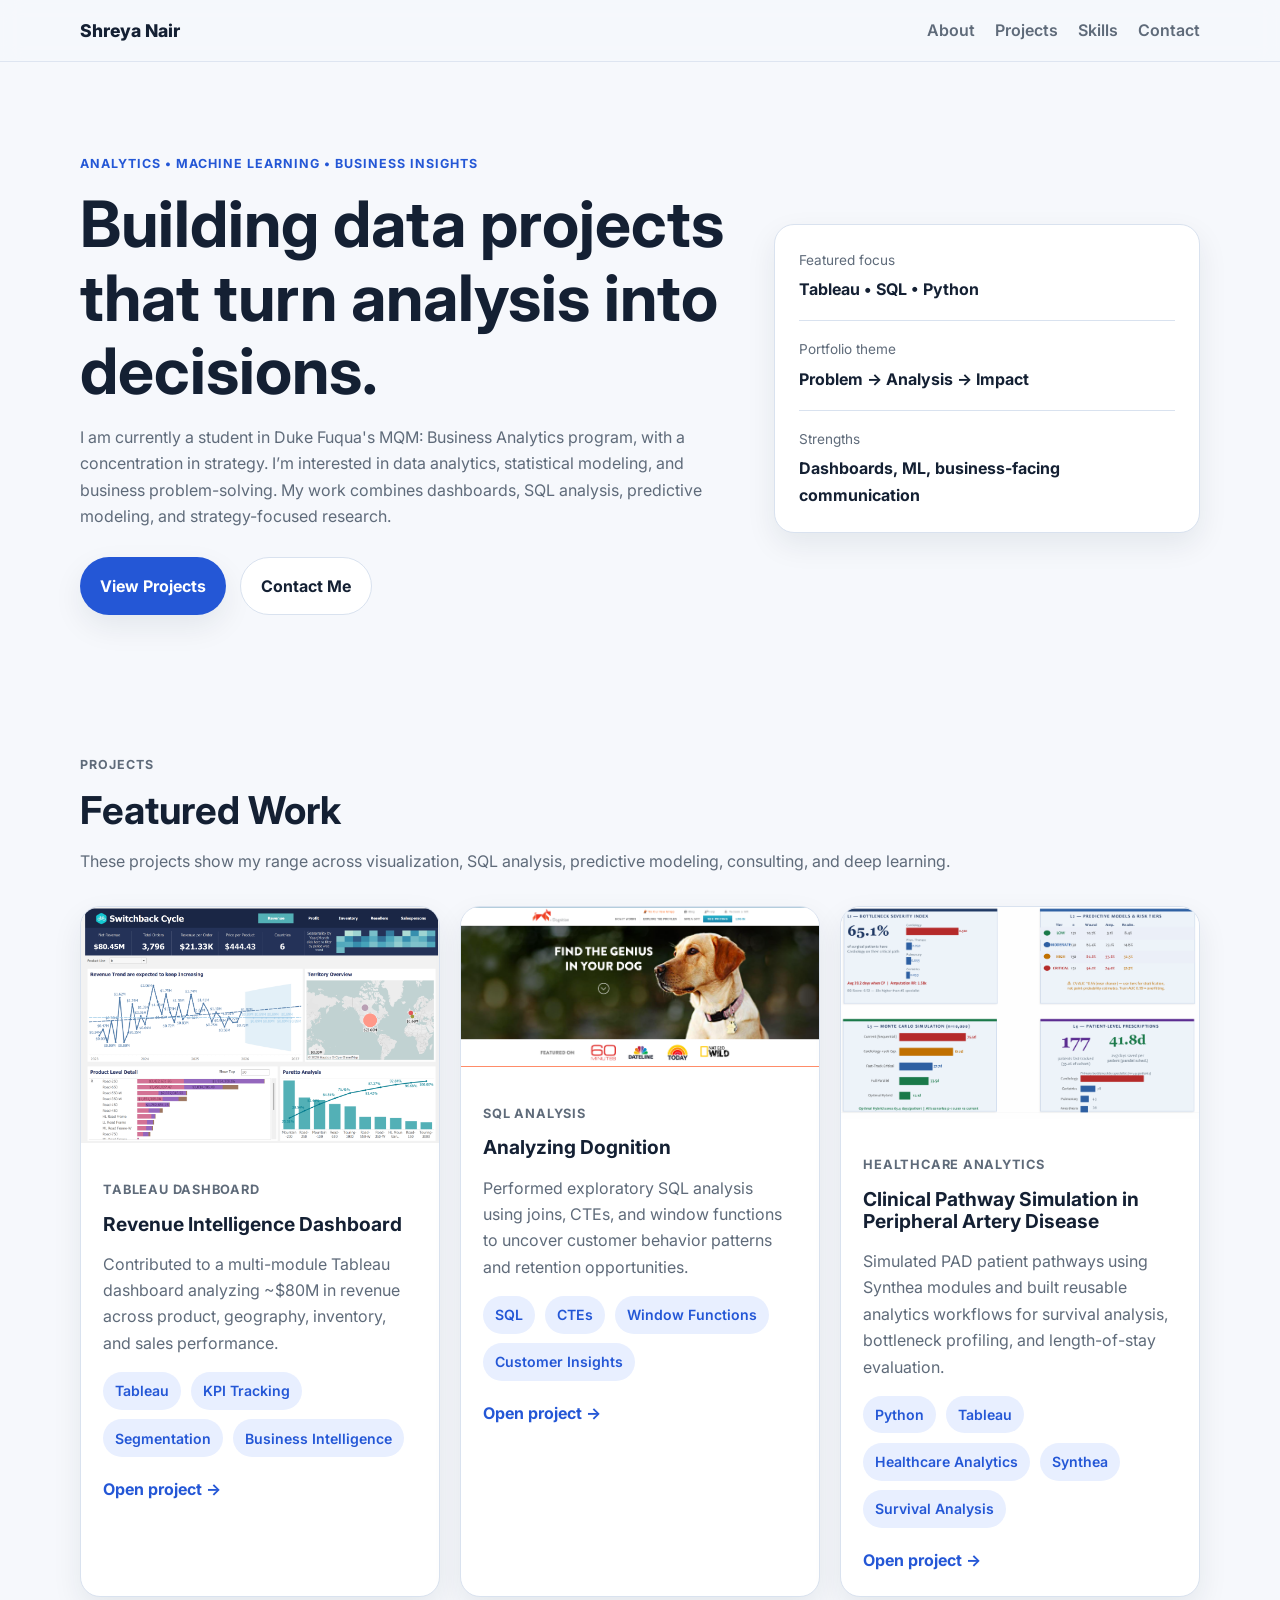
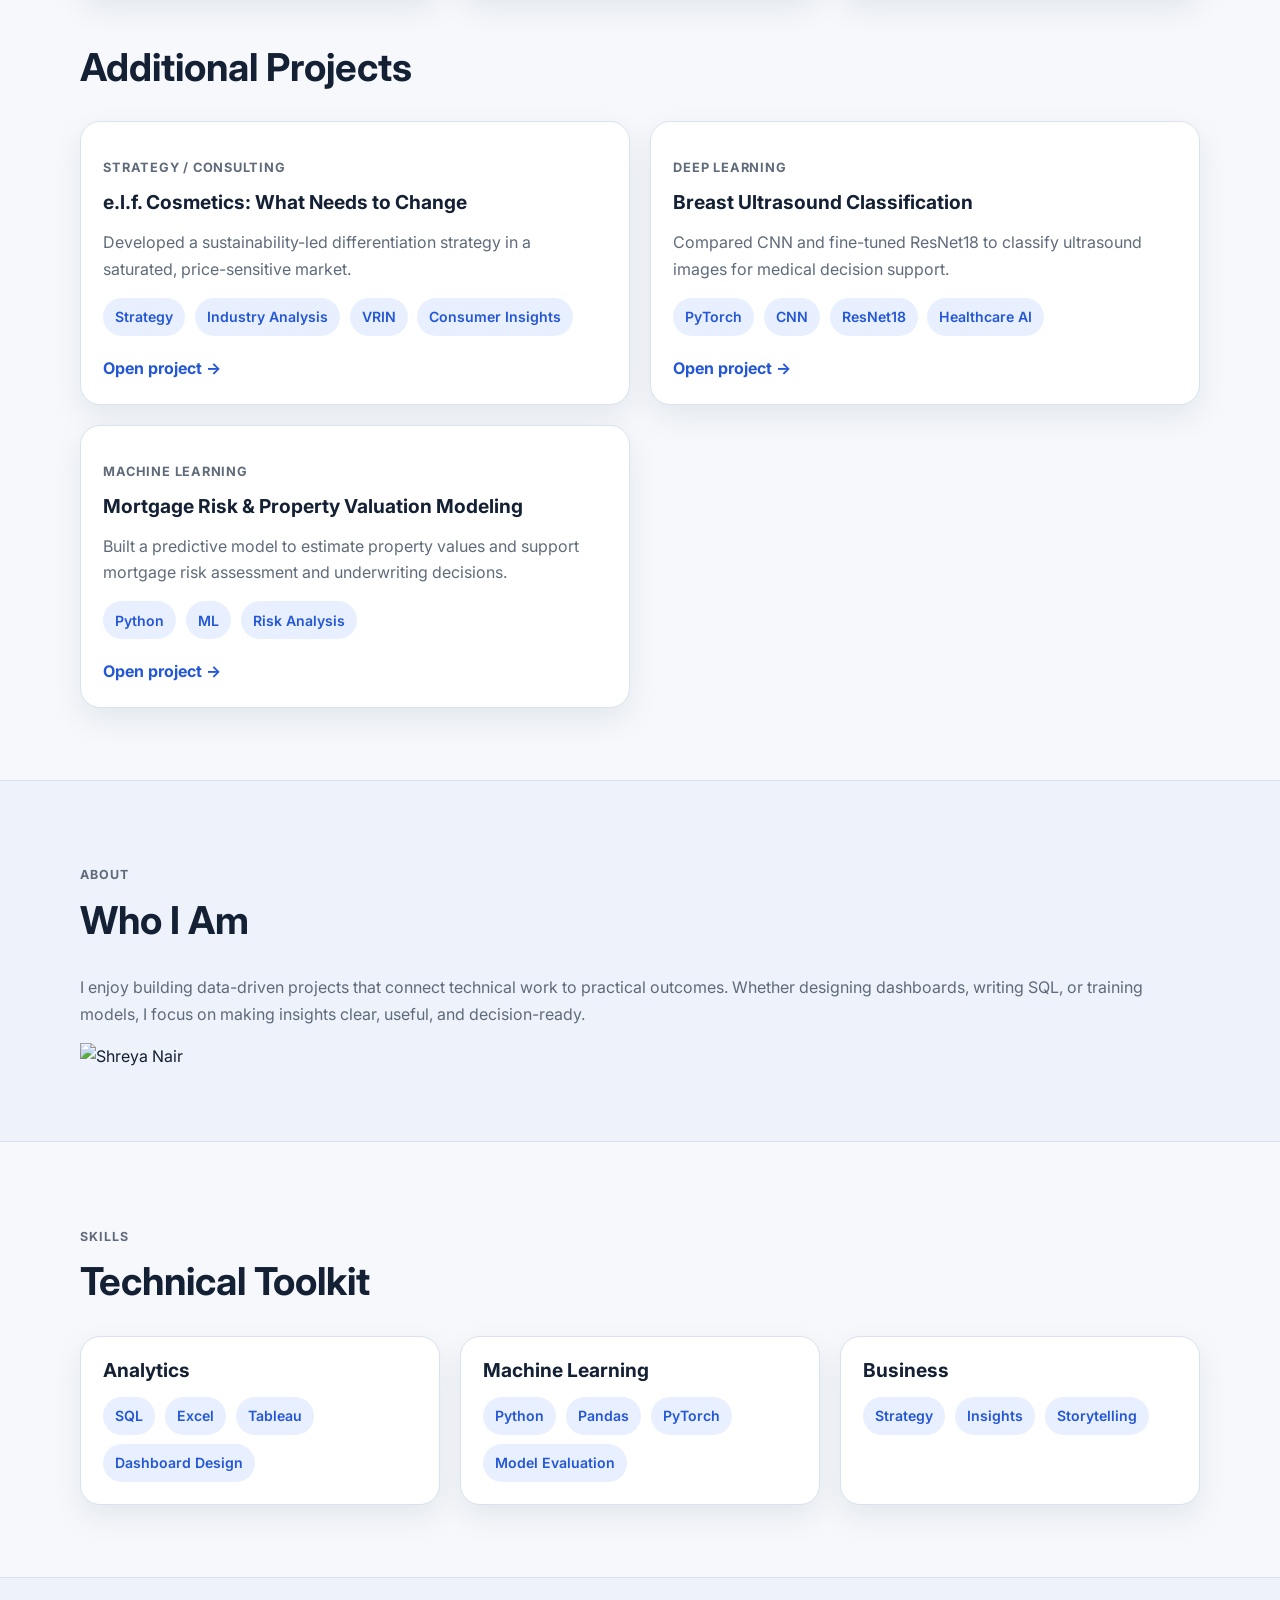
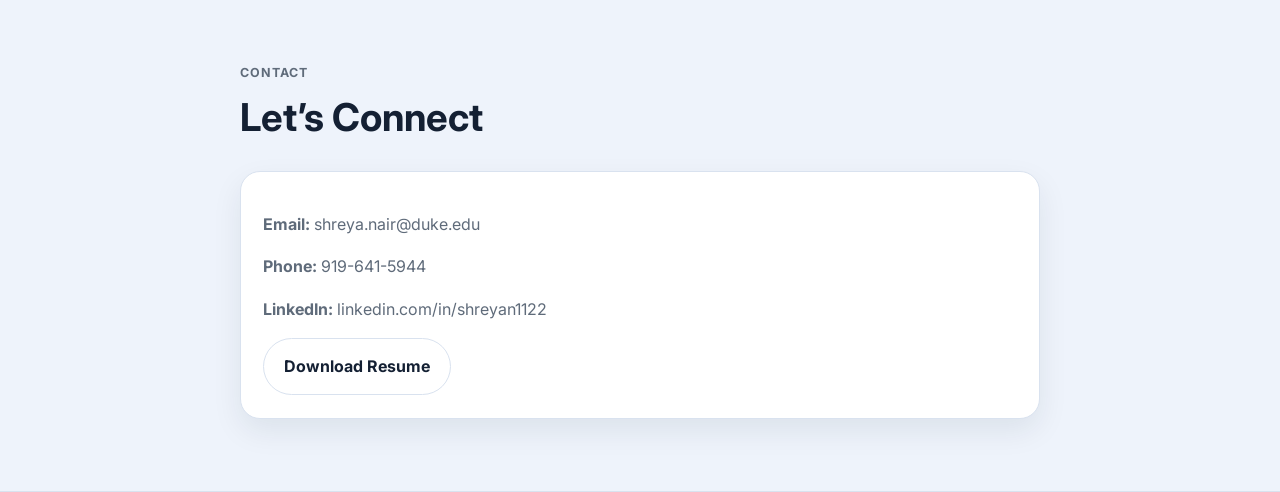
==== commit 3e4502e6: "Update index.html" ====
--- a/index.html
+++ b/index.html
@@ -185,15 +185,27 @@
 
 <!-- ABOUT -->
 <section id="about" class="section alt">
-  <div class="container narrow">
-    <div class="section-heading">
-      <p class="eyebrow">About</p>
-      <h2>Who I Am</h2>
-    </div>
-    <p class="body-large">
-      I enjoy building data-driven projects that connect technical work to practical outcomes.
-      Whether designing dashboards, writing SQL, or training models, I focus on making insights clear and decision-ready.
-    </p>
+  <div class="container about-grid">
+
+    <!-- TEXT -->
+    <div>
+      <div class="section-heading">
+        <p class="eyebrow">About</p>
+        <h2>Who I Am</h2>
+      </div>
+
+      <p class="body-large">
+        I enjoy building data-driven projects that connect technical work to practical outcomes.
+        Whether designing dashboards, writing SQL, or training models, I focus on making insights
+        clear, useful, and decision-ready.
+      </p>
+    </div>
+
+    <!-- IMAGE -->
+    <div class="about-image">
+      <img src="images/profile.jpg" alt="Shreya Nair">
+    </div>
+
   </div>
 </section>
 
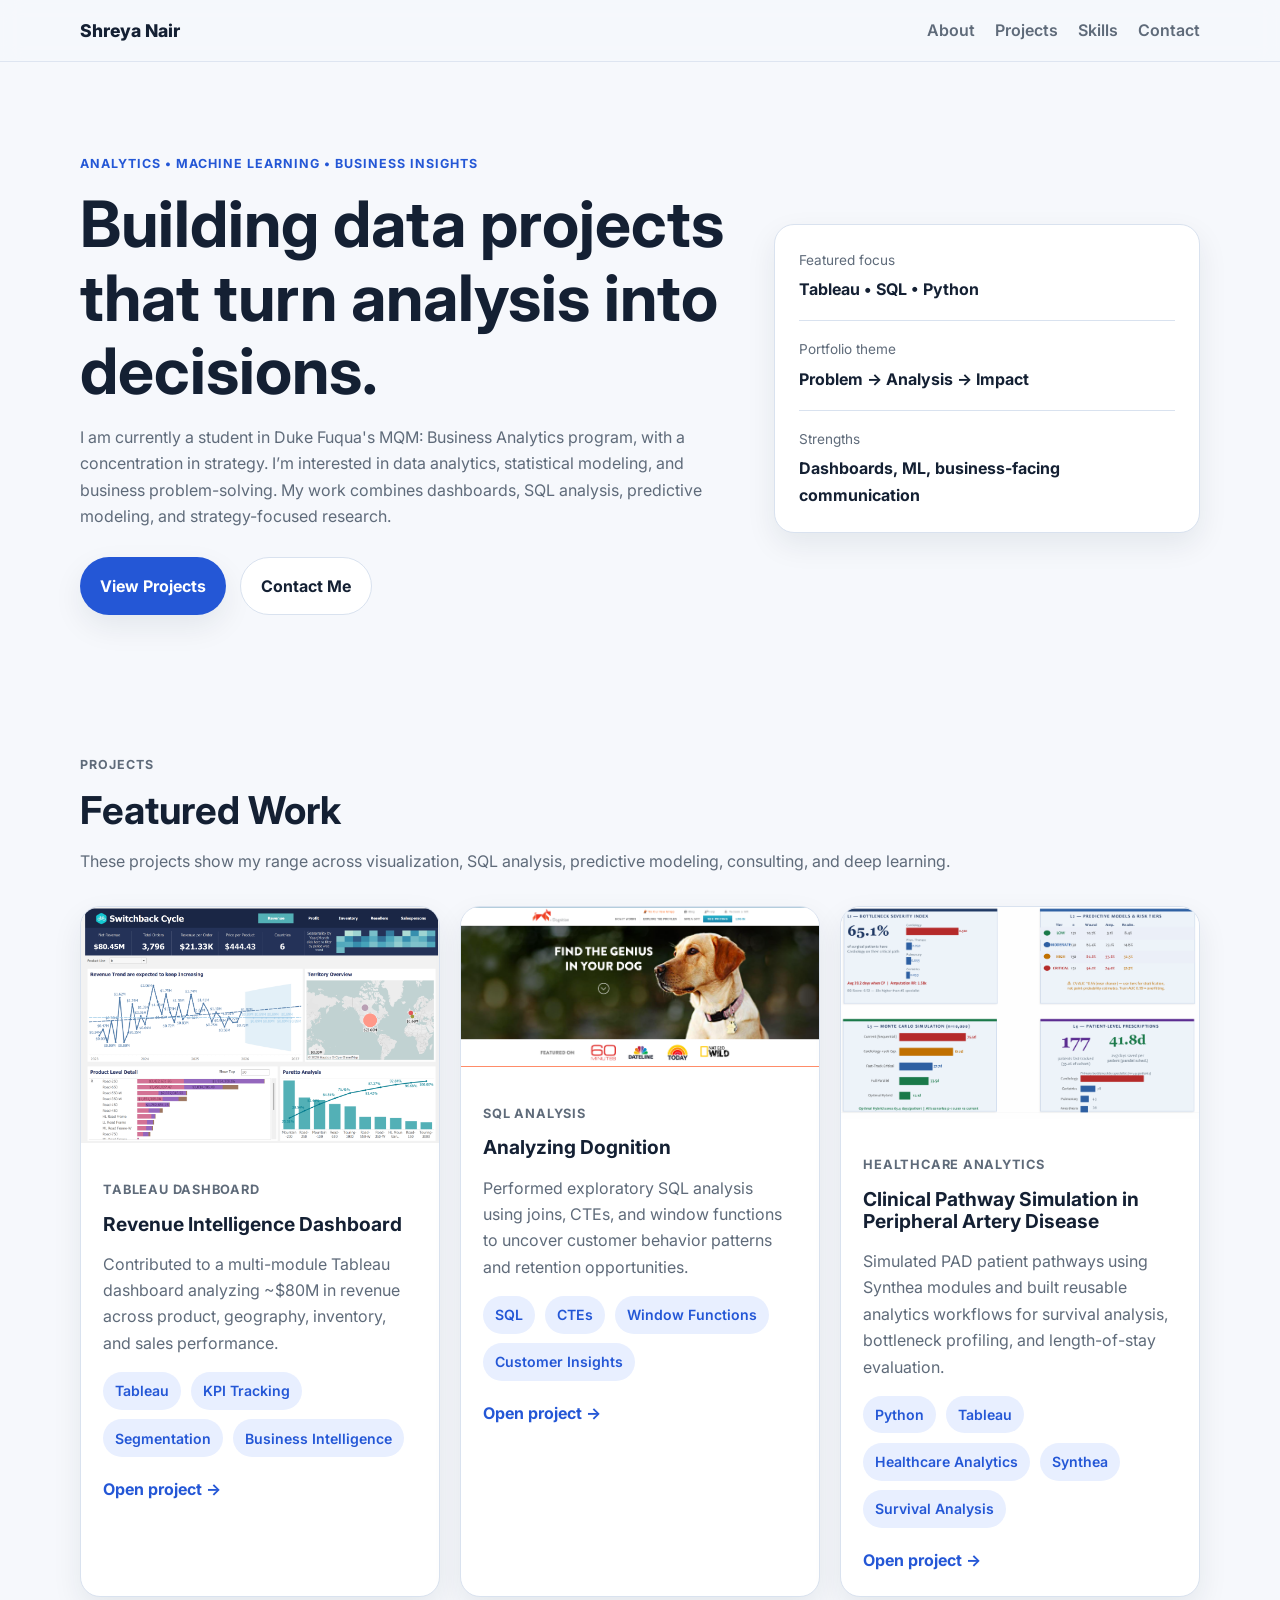
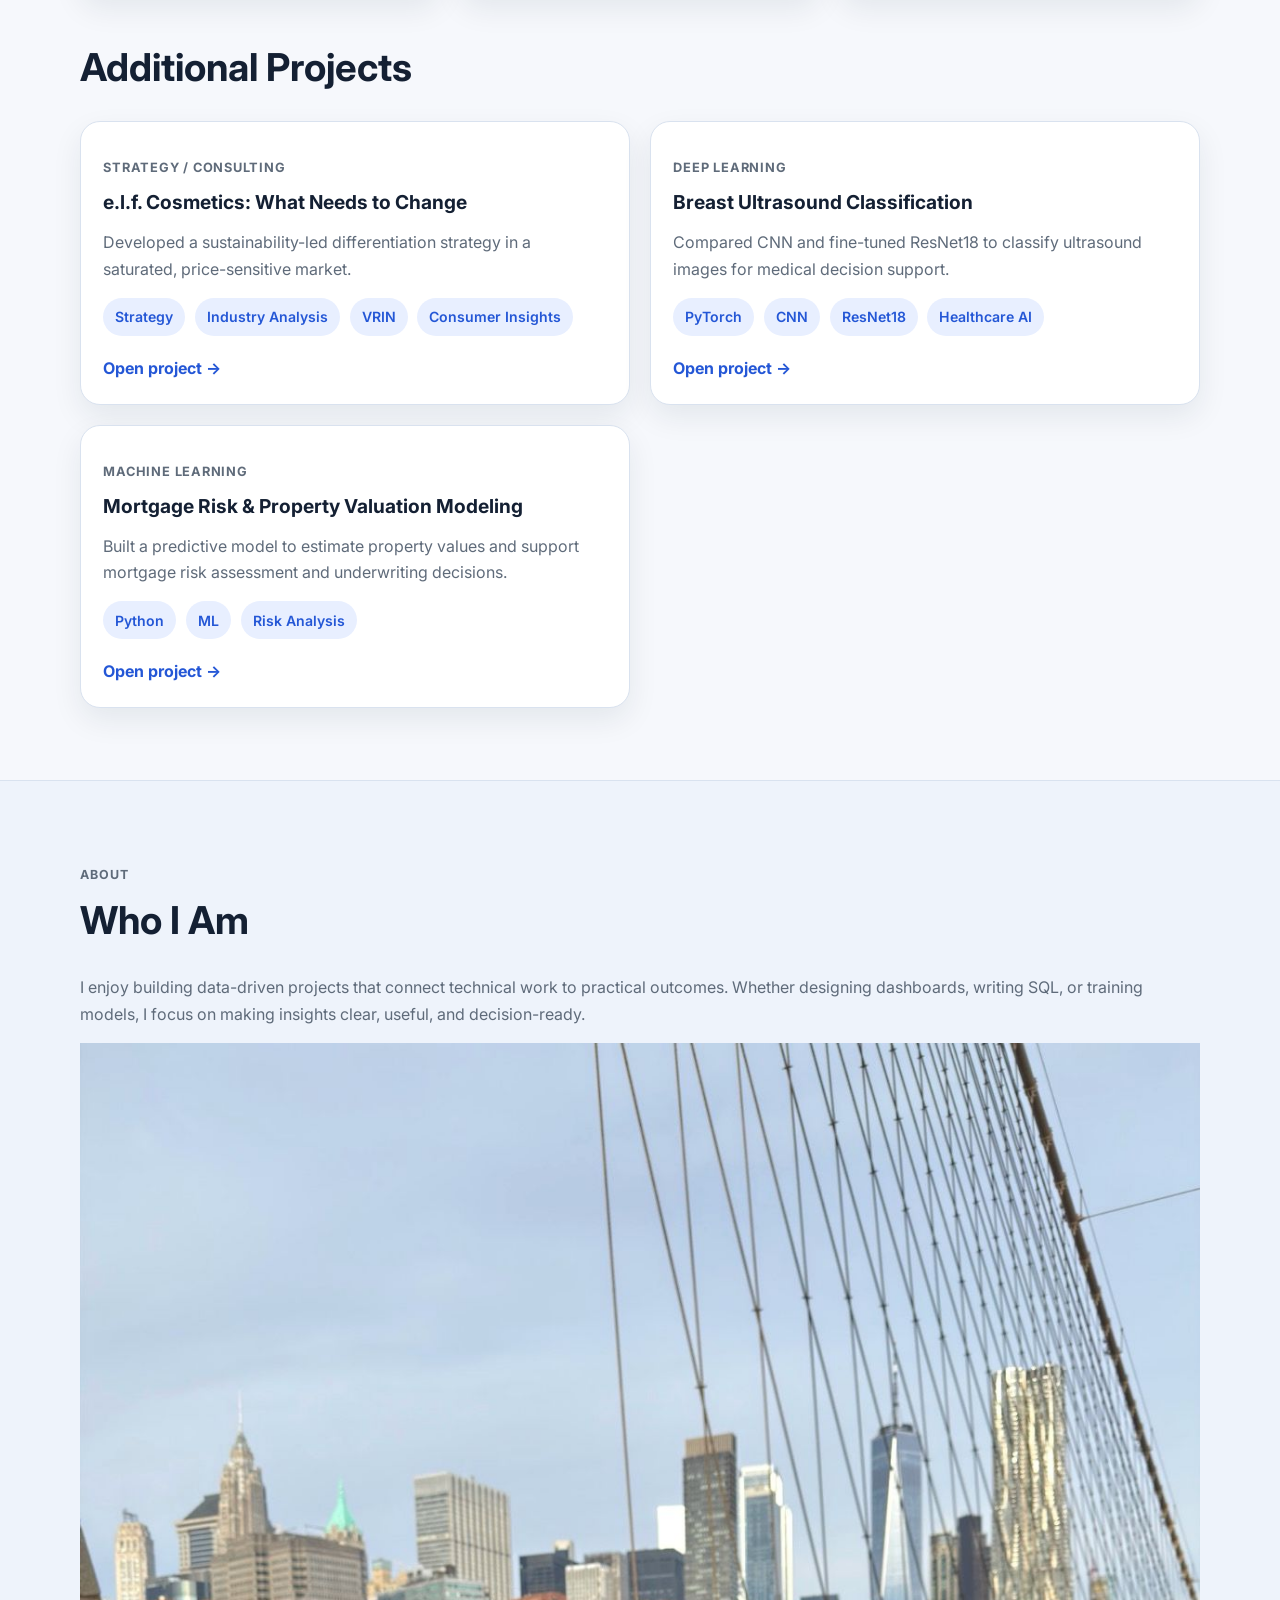
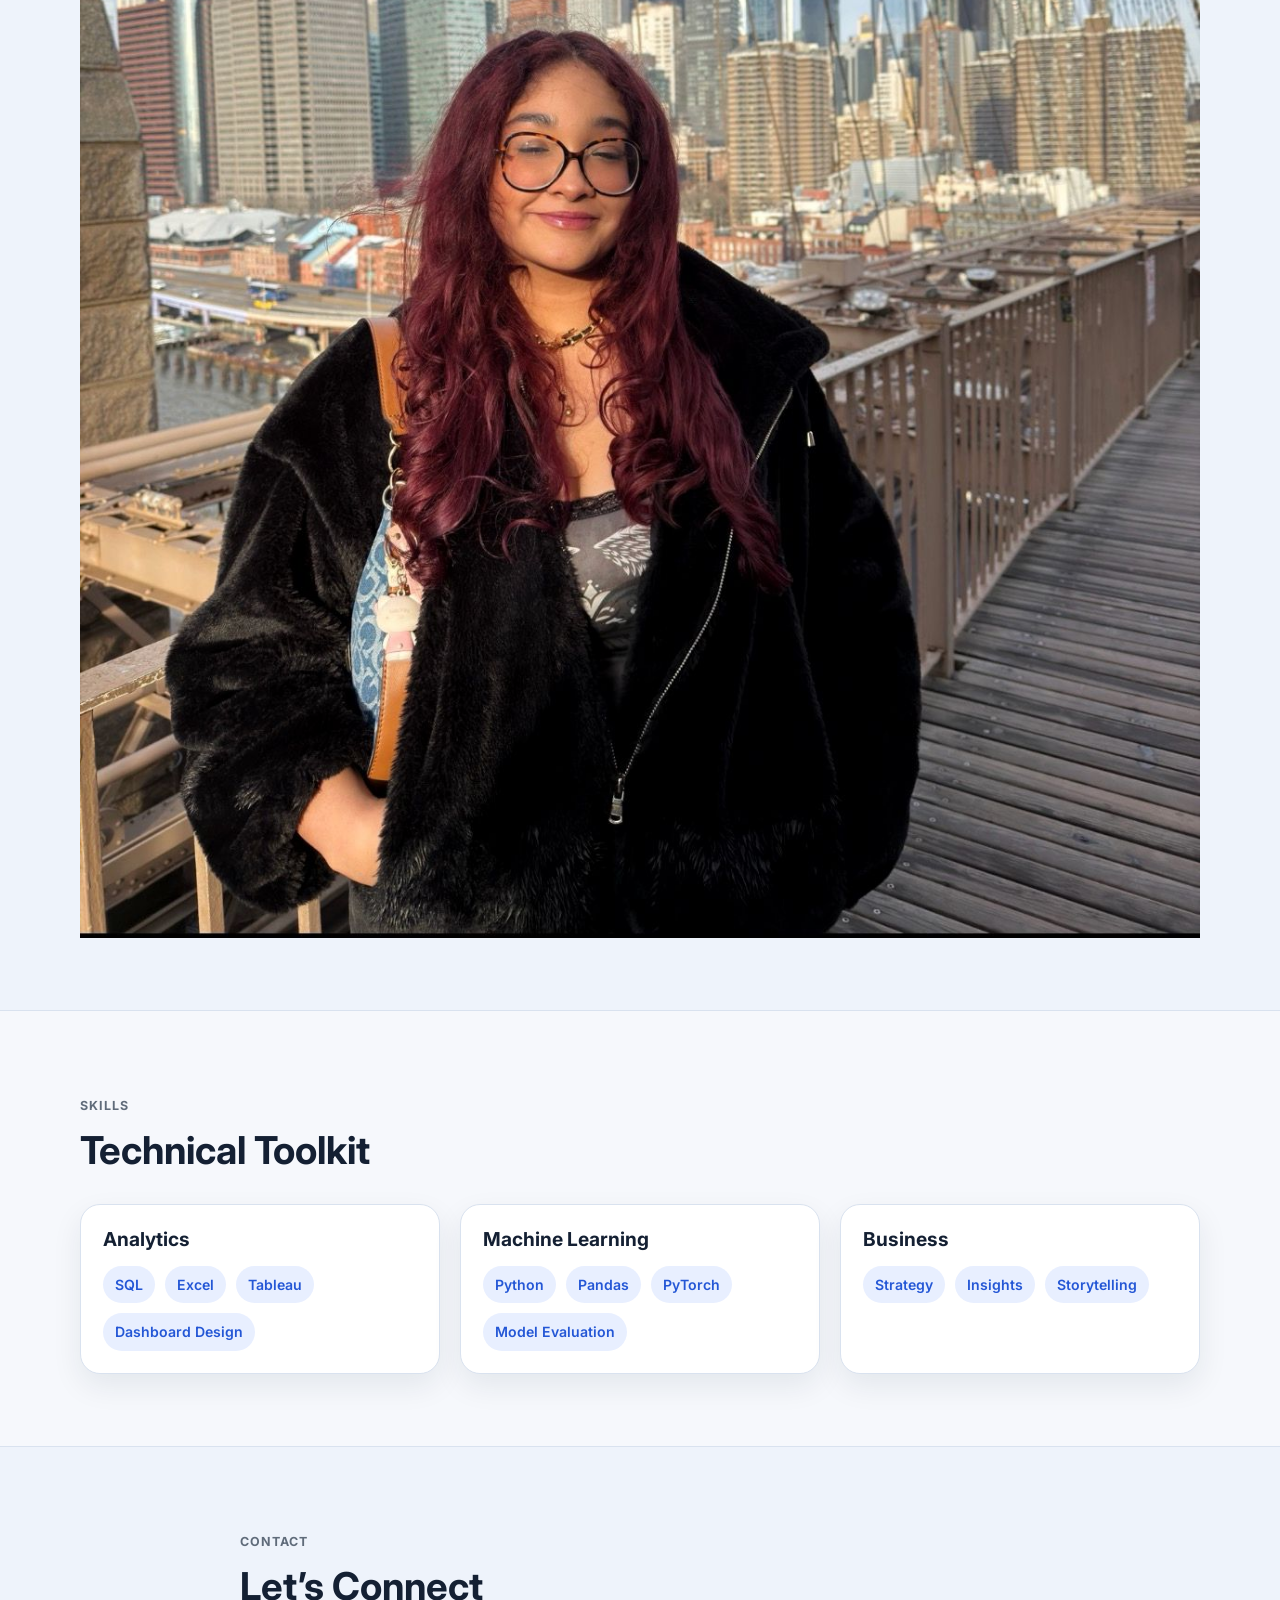
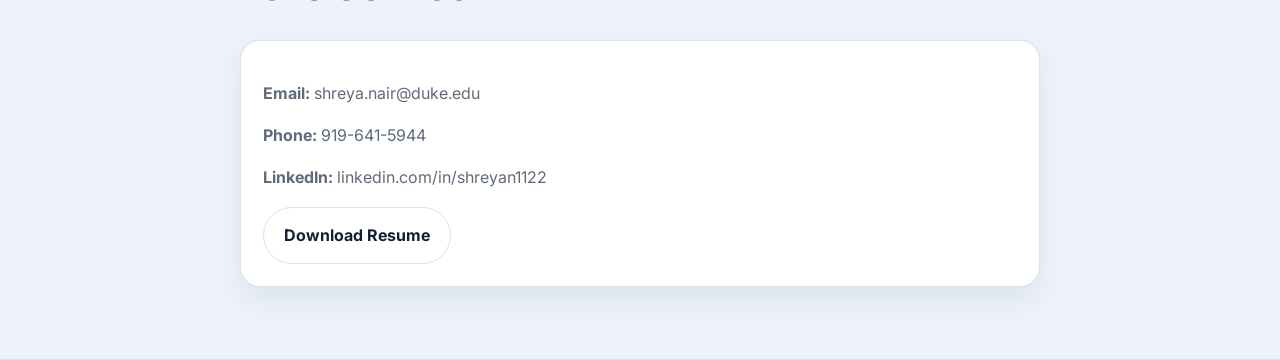
==== commit e8e5514b: "Update index.html" ====
--- a/index.html
+++ b/index.html
@@ -203,7 +203,7 @@
 
     <!-- IMAGE -->
     <div class="about-image">
-      <img src="images/profile.jpg" alt="Shreya Nair">
+      <img src="images/profile.jpeg" alt="Shreya Nair">
     </div>
 
   </div>
--- a/style.css
+++ b/style.css
@@ -311,4 +311,28 @@
     flex-wrap: wrap;
     gap: 0.8rem;
   }
-}
+
+about-grid {
+  display: grid;
+  grid-template-columns: 1.2fr 0.8fr;
+  gap: 2rem;
+  align-items: center;
+}
+
+.about-image img {
+  width: 100%;
+  max-width: 260px;
+  border-radius: 16px;
+  display: block;
+  margin-left: auto;
+}
+@media (max-width: 768px) {
+  .about-grid {
+    grid-template-columns: 1fr;
+    text-align: center;
+  }
+
+  .about-image img {
+    margin: 0 auto;
+  }
+}
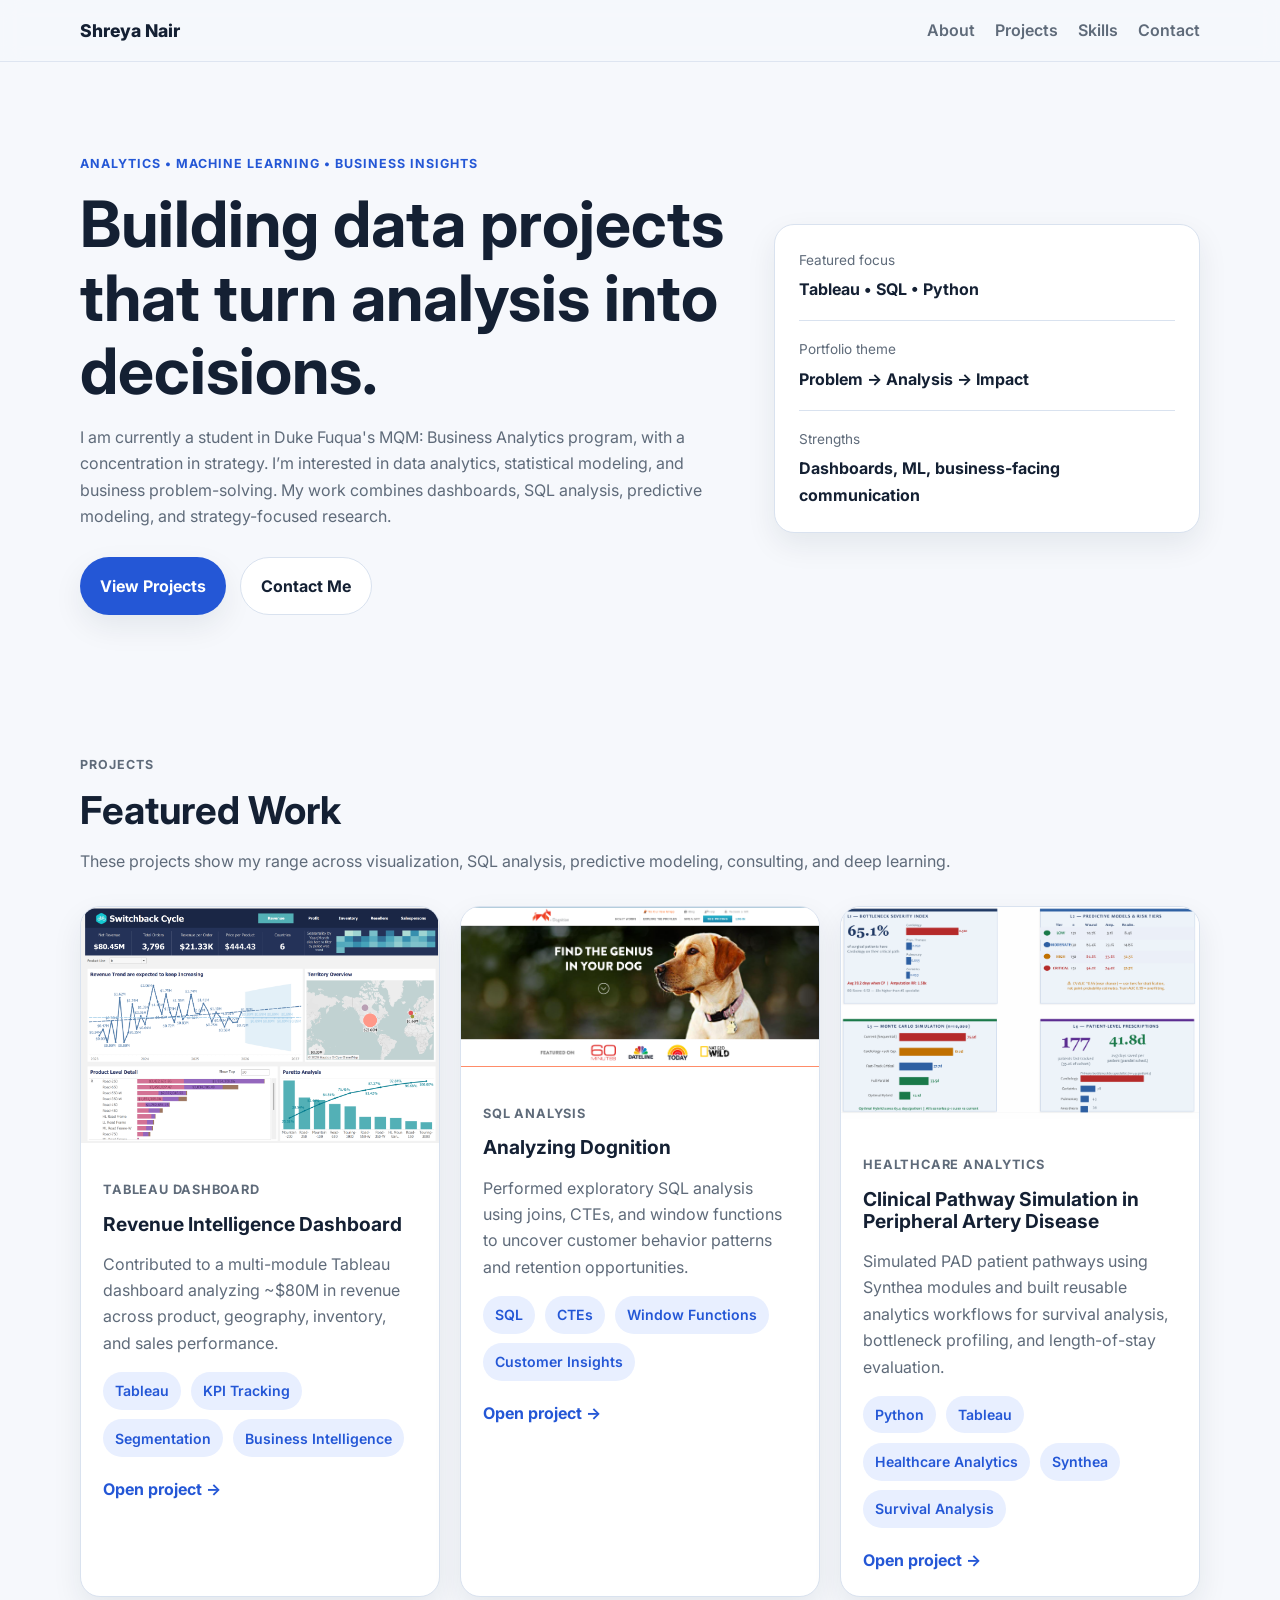
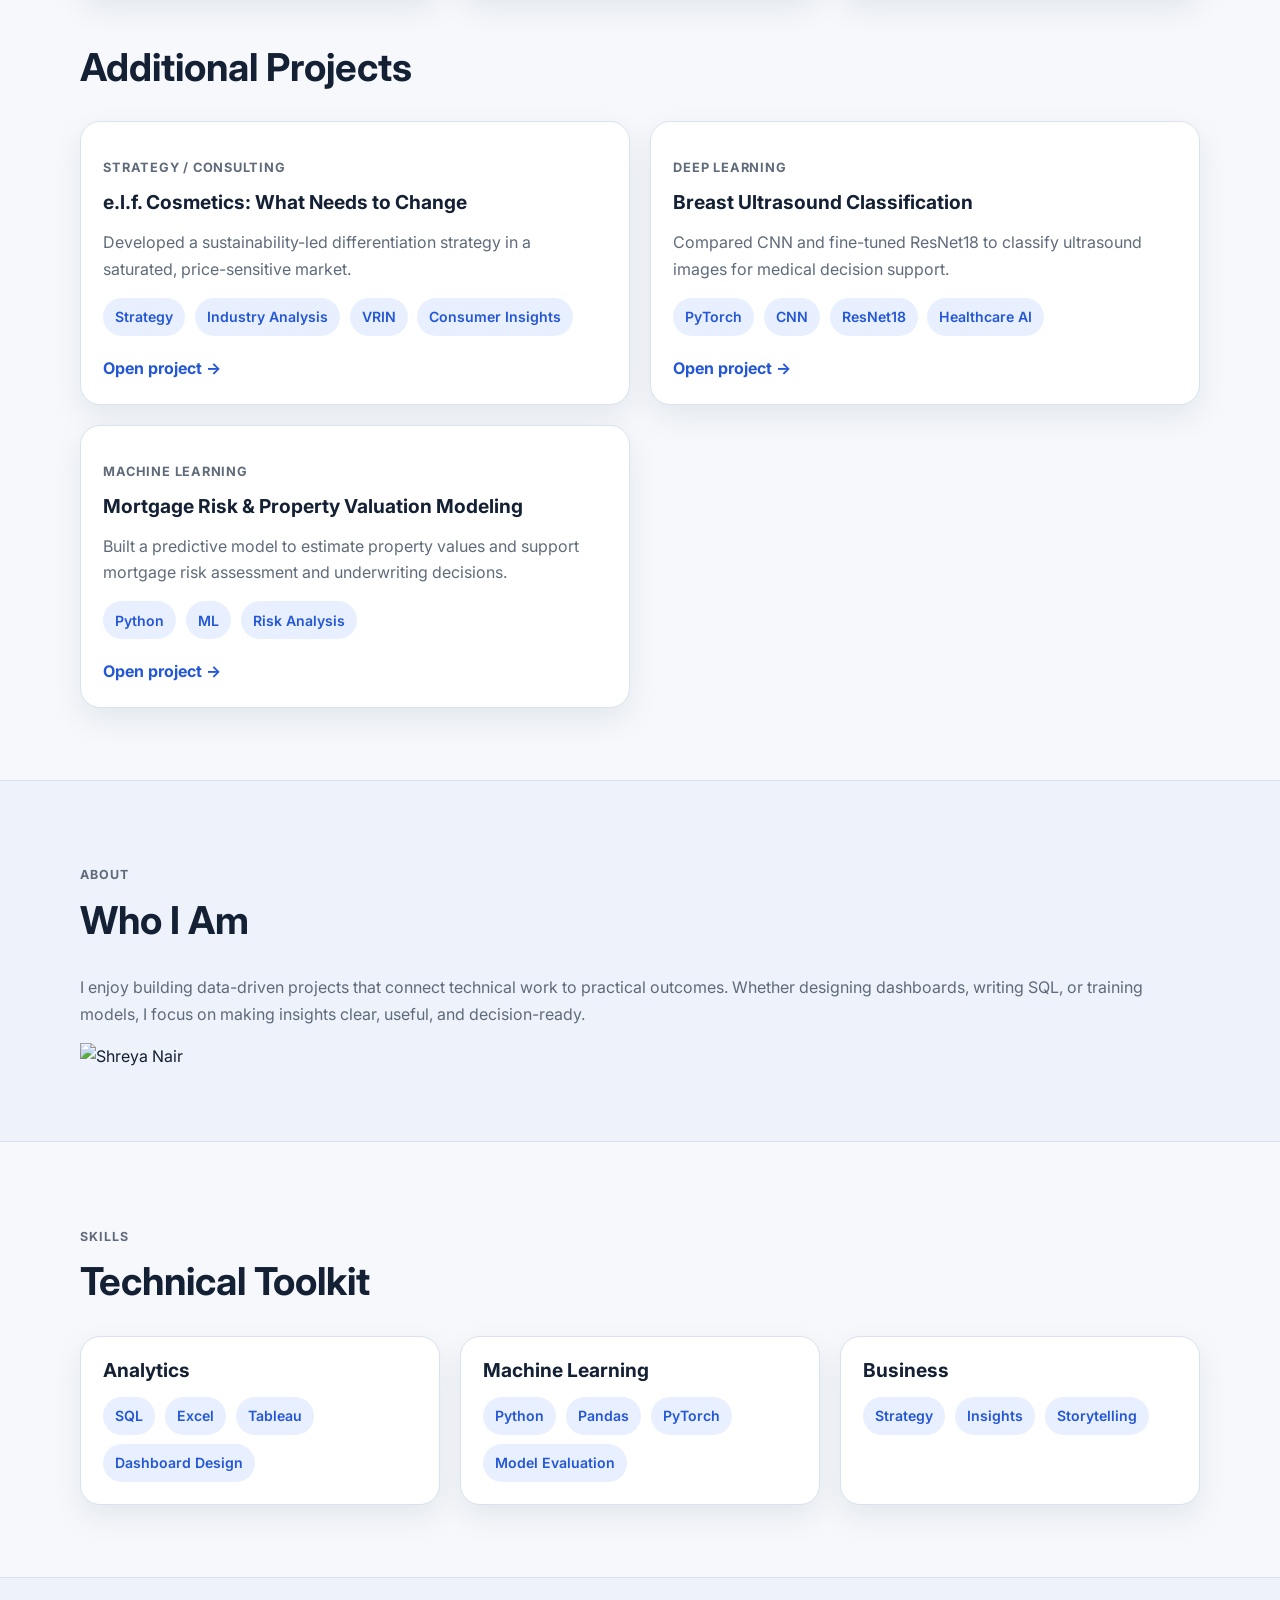
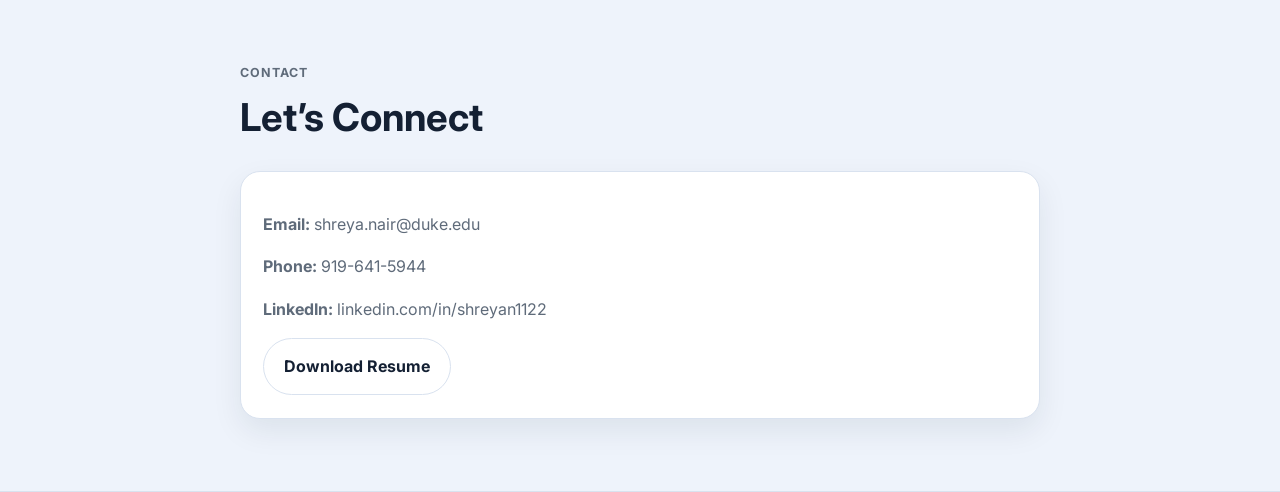
==== commit 883eaf5c: "Update index.html" ====
--- a/index.html
+++ b/index.html
@@ -203,7 +203,7 @@
 
     <!-- IMAGE -->
     <div class="about-image">
-      <img src="images/profile.jpeg" alt="Shreya Nair">
+      <img src="images/profile.jpg" alt="Shreya Nair">
     </div>
 
   </div>
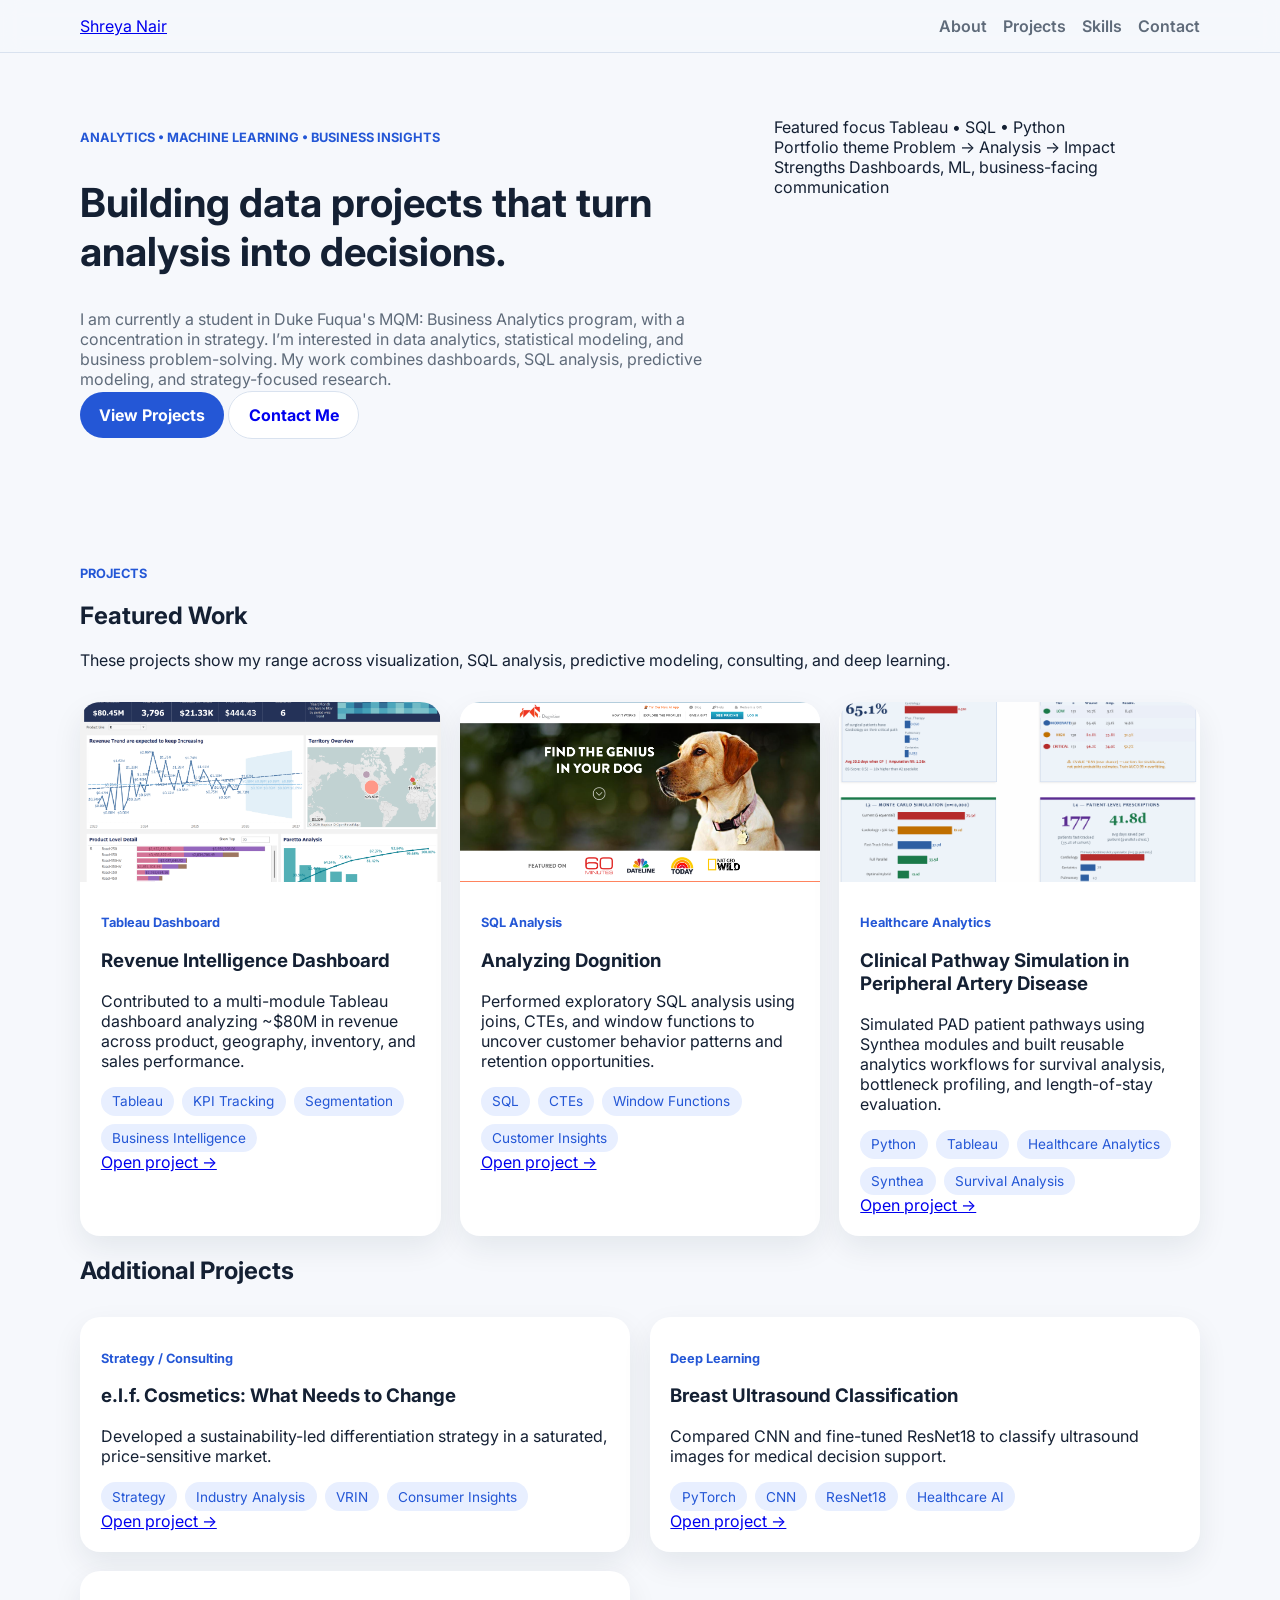
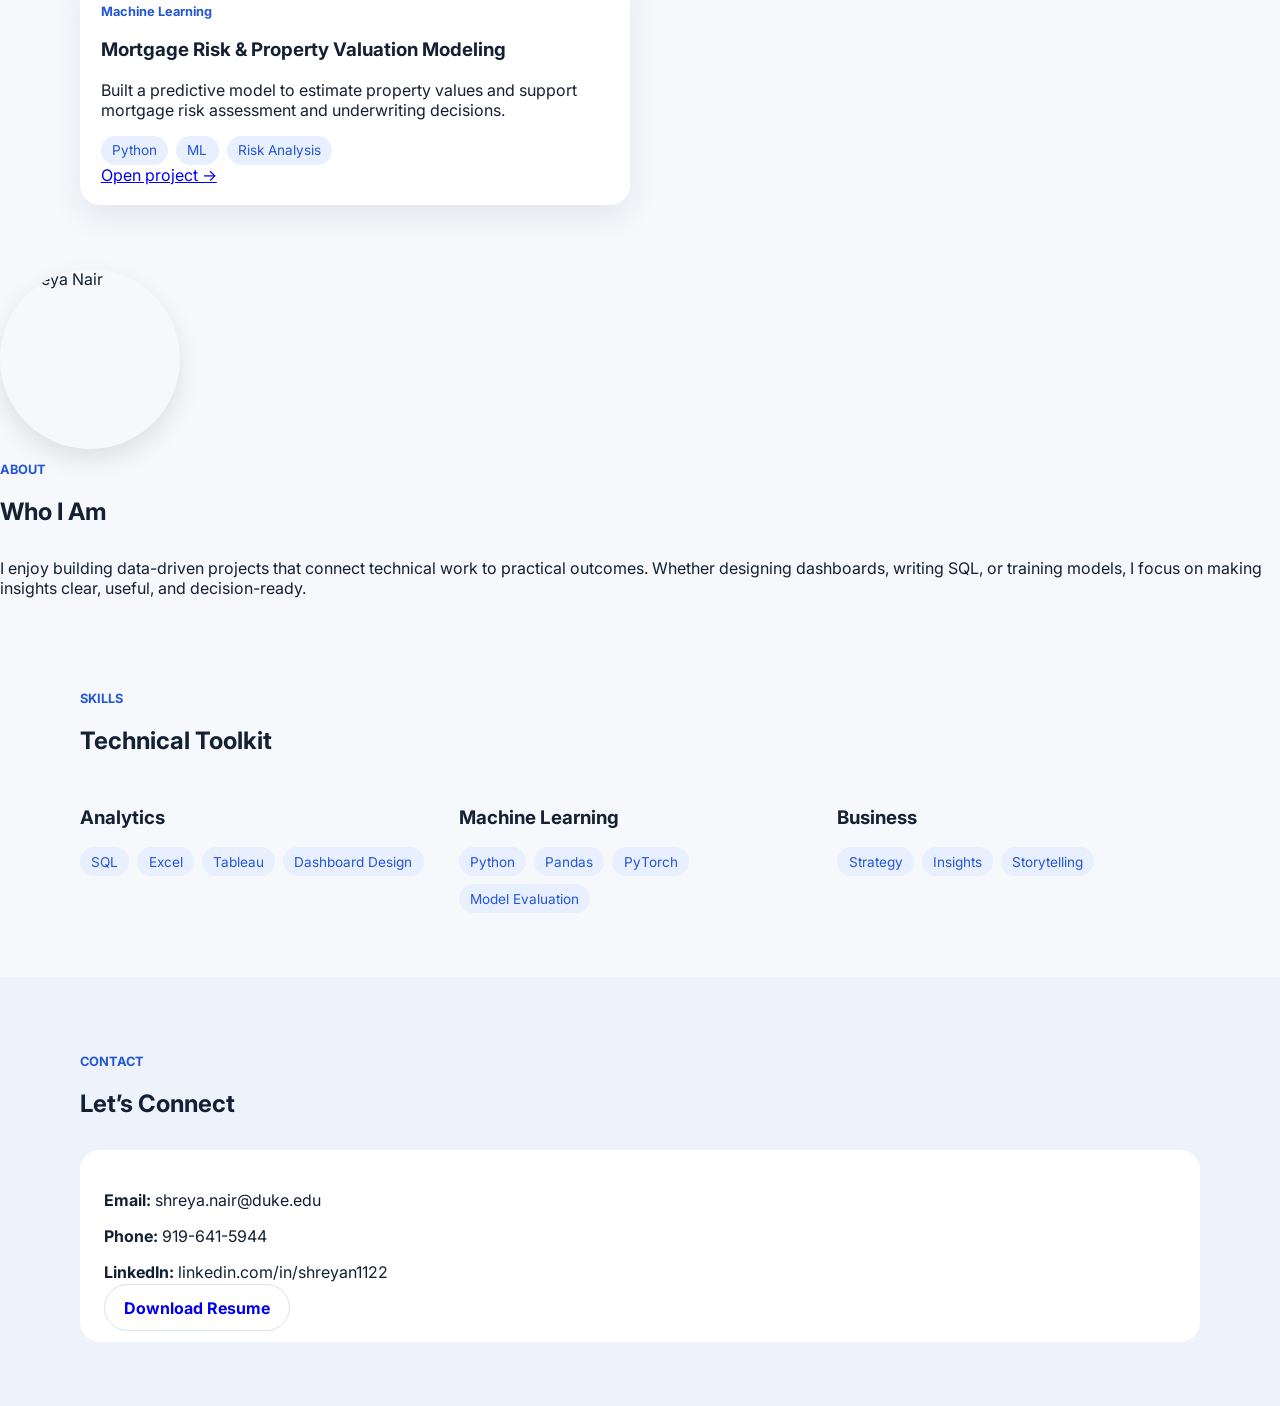
==== commit 4895b360: "Update index.html" ====
--- a/index.html
+++ b/index.html
@@ -184,8 +184,10 @@
 </section>
 
 <!-- ABOUT -->
-<section id="about" class="section alt">
-  <div class="container about-grid">
+<!-- IMAGE -->
+    <div class="about-image">
+      <img src="images/profile.jpeg" alt="Shreya Nair">
+    </div>
 
     <!-- TEXT -->
     <div>
@@ -199,11 +201,6 @@
         Whether designing dashboards, writing SQL, or training models, I focus on making insights
         clear, useful, and decision-ready.
       </p>
-    </div>
-
-    <!-- IMAGE -->
-    <div class="about-image">
-      <img src="images/profile.jpg" alt="Shreya Nair">
     </div>
 
   </div>
--- a/style.css
+++ b/style.css
@@ -12,52 +12,42 @@
 }
 
 * { box-sizing: border-box; }
-html { scroll-behavior: smooth; }
+
 body {
   margin: 0;
   font-family: 'Inter', sans-serif;
   background: var(--bg);
   color: var(--text);
-  line-height: 1.65;
-}
-
-a { color: inherit; }
-img { max-width: 100%; display: block; }
+}
+
+img {
+  display: block;
+  max-width: 100%;
+}
 
 .container {
   width: min(1120px, calc(100% - 2rem));
   margin: 0 auto;
 }
 
-.narrow {
-  width: min(800px, calc(100% - 2rem));
-}
-
+/* NAV */
 .site-header {
   position: sticky;
   top: 0;
-  z-index: 10;
   background: rgba(246, 248, 252, 0.9);
   backdrop-filter: blur(10px);
-  border-bottom: 1px solid rgba(217, 226, 239, 0.8);
+  border-bottom: 1px solid var(--border);
 }
 
 .nav-wrap {
   display: flex;
-  align-items: center;
   justify-content: space-between;
   padding: 1rem 0;
 }
 
-.brand {
-  text-decoration: none;
-  font-weight: 800;
-  font-size: 1.1rem;
-}
-
 .nav-links {
   display: flex;
-  gap: 1.25rem;
+  gap: 1rem;
 }
 
 .nav-links a {
@@ -66,270 +56,155 @@
   font-weight: 600;
 }
 
+/* HERO */
 .hero {
-  padding: 5rem 0 3.5rem;
+  padding: 4rem 0;
 }
 
 .hero-grid {
   display: grid;
   grid-template-columns: 1.4fr 0.9fr;
   gap: 2rem;
-  align-items: center;
 }
 
 .eyebrow {
   color: var(--accent);
   font-weight: 700;
   text-transform: uppercase;
-  letter-spacing: 0.08em;
-  font-size: 0.78rem;
-  margin-bottom: 0.75rem;
-}
-
-h1, h2, h3 {
-  line-height: 1.15;
-  margin: 0 0 0.75rem;
-}
-
-h1 { font-size: clamp(2.4rem, 5vw, 4.4rem); }
-h2 { font-size: clamp(1.8rem, 3vw, 2.5rem); }
-h3 { font-size: 1.2rem; }
-
-.hero-copy,
-.section-heading p,
-.project-card p,
-.body-large,
-.contact-card p,
-.content p,
-.content li {
+  font-size: 0.8rem;
+}
+
+h1 {
+  font-size: 2.5rem;
+}
+
+.hero-copy {
   color: var(--muted);
 }
 
-.hero-actions {
-  display: flex;
-  gap: 0.9rem;
-  flex-wrap: wrap;
-  margin-top: 1.75rem;
-}
-
 .button {
-  display: inline-flex;
-  align-items: center;
-  justify-content: center;
-  padding: 0.9rem 1.25rem;
+  padding: 0.8rem 1.2rem;
   border-radius: 999px;
   text-decoration: none;
   font-weight: 700;
-  transition: transform 0.18s ease, box-shadow 0.18s ease;
-}
-
-.button:hover,
-.text-link:hover {
-  transform: translateY(-2px);
 }
 
 .button.primary {
   background: var(--accent);
   color: white;
-  box-shadow: var(--shadow);
 }
 
 .button.secondary {
-  background: var(--surface);
+  background: white;
   border: 1px solid var(--border);
 }
 
-.hero-card,
-.project-card,
-.skill-panel,
-.contact-card,
-.metric-strip,
-.content-card {
-  background: var(--surface);
-  border: 1px solid var(--border);
-  border-radius: var(--radius);
-  box-shadow: var(--shadow);
-}
-
-.hero-card {
-  padding: 1.5rem;
-}
-
-.stat + .stat {
-  margin-top: 1.1rem;
-  padding-top: 1.1rem;
-  border-top: 1px solid var(--border);
-}
-
-.stat-label {
-  display: block;
-  font-size: 0.85rem;
-  color: var(--muted);
-  margin-bottom: 0.3rem;
-}
-
-.stat-value {
-  font-weight: 700;
-}
-
+/* SECTIONS */
 .section {
-  padding: 4.5rem 0;
+  padding: 4rem 0;
 }
 
 .section.alt {
   background: var(--surface-alt);
-  border-top: 1px solid var(--border);
-  border-bottom: 1px solid var(--border);
 }
 
 .section-heading {
   margin-bottom: 2rem;
 }
 
-.minor-heading {
-  margin-top: 3rem;
-}
-
+/* PROJECTS */
 .project-grid {
   display: grid;
-  grid-template-columns: repeat(3, minmax(0, 1fr));
-  gap: 1.25rem;
+  grid-template-columns: repeat(3, 1fr);
+  gap: 1.2rem;
 }
 
 .secondary-grid {
-  grid-template-columns: repeat(2, minmax(0, 1fr));
+  grid-template-columns: repeat(2, 1fr);
 }
 
 .project-card {
+  background: white;
+  border-radius: var(--radius);
   overflow: hidden;
+  box-shadow: var(--shadow);
+}
+
+.project-card img {
+  width: 100%;
+  height: 180px;
+  object-fit: cover;
 }
 
 .card-body {
-  padding: 1.4rem;
+  padding: 1.3rem;
 }
 
 .project-type {
   font-size: 0.8rem;
+  color: var(--accent);
   font-weight: 700;
-  text-transform: uppercase;
-  letter-spacing: 0.06em;
-  color: var(--accent);
 }
 
 .tags {
   display: flex;
   flex-wrap: wrap;
-  gap: 0.6rem;
-  margin-top: 1rem;
+  gap: 0.5rem;
+  margin-top: 0.8rem;
 }
 
 .tags span {
   background: var(--accent-soft);
   color: var(--accent);
+  padding: 0.4rem 0.7rem;
   border-radius: 999px;
-  padding: 0.45rem 0.75rem;
-  font-size: 0.88rem;
-  font-weight: 600;
-}
-
-.text-link {
-  display: inline-block;
-  margin-top: 1.2rem;
-  color: var(--accent);
-  font-weight: 700;
-  text-decoration: none;
-}
-
+  font-size: 0.85rem;
+}
+
+/* SKILLS */
 .skills-grid {
   display: grid;
-  grid-template-columns: repeat(3, minmax(0, 1fr));
-  gap: 1.25rem;
-}
-
-.skill-panel,
-.contact-card,
-.metric-strip,
-.content-card {
-  padding: 1.4rem;
-}
-
-/* Project pages */
-.project-hero {
-  padding: 3.25rem 0 2rem;
-}
-
-.back-link {
-  text-decoration: none;
-  font-weight: 700;
-  color: var(--accent);
-}
-
-.lead {
-  font-size: 1.08rem;
-  max-width: 800px;
-}
-
-.metric-strip {
-  display: grid;
-  grid-template-columns: repeat(3, minmax(0, 1fr));
+  grid-template-columns: repeat(3, 1fr);
   gap: 1rem;
-  margin: 1.5rem 0 2rem;
-}
-
-.metric strong {
-  display: block;
-  margin-bottom: 0.25rem;
-}
-
-.content-grid {
-  display: grid;
-  grid-template-columns: 1.35fr 0.85fr;
-  gap: 1.25rem;
-}
-
-.content-card ul {
-  padding-left: 1.2rem;
-}
+}
+
+/* CONTACT */
+.contact-card {
+  background: white;
+  padding: 1.5rem;
+  border-radius: var(--radius);
+}
+
+/* ========================= */
+/* 🔥 ABOUT SECTION FIX */
+/* ========================= */
+
+.about-grid {
+  display: grid;
+  grid-template-columns: 0.6fr 1.4fr;
+  gap: 2rem;
+  align-items: center;
+}
+
+.about-image img {
+  width: 180px;   /* 🔥 THIS CONTROLS SIZE */
+  height: 180px;
+  object-fit: cover;
+  border-radius: 50%;
+  box-shadow: 0 10px 25px rgba(0,0,0,0.1);
+}
+
+/* ========================= */
+/* RESPONSIVE */
+/* ========================= */
 
 @media (max-width: 900px) {
   .hero-grid,
   .project-grid,
   .secondary-grid,
   .skills-grid,
-  .content-grid,
-  .metric-strip {
-    grid-template-columns: 1fr;
-  }
-
-  .nav-wrap {
-    flex-direction: column;
-    align-items: flex-start;
-    gap: 0.8rem;
-  }
-
-  .nav-links {
-    flex-wrap: wrap;
-    gap: 0.8rem;
-  }
-
-about-grid {
-  display: grid;
-  grid-template-columns: 1.2fr 0.8fr;
-  gap: 2rem;
-  align-items: center;
-}
-
-.about-image img {
-  width: 100%;
-  max-width: 260px;
-  border-radius: 16px;
-  display: block;
-  margin-left: auto;
-}
-@media (max-width: 768px) {
   .about-grid {
     grid-template-columns: 1fr;
-    text-align: center;
   }
 
   .about-image img {
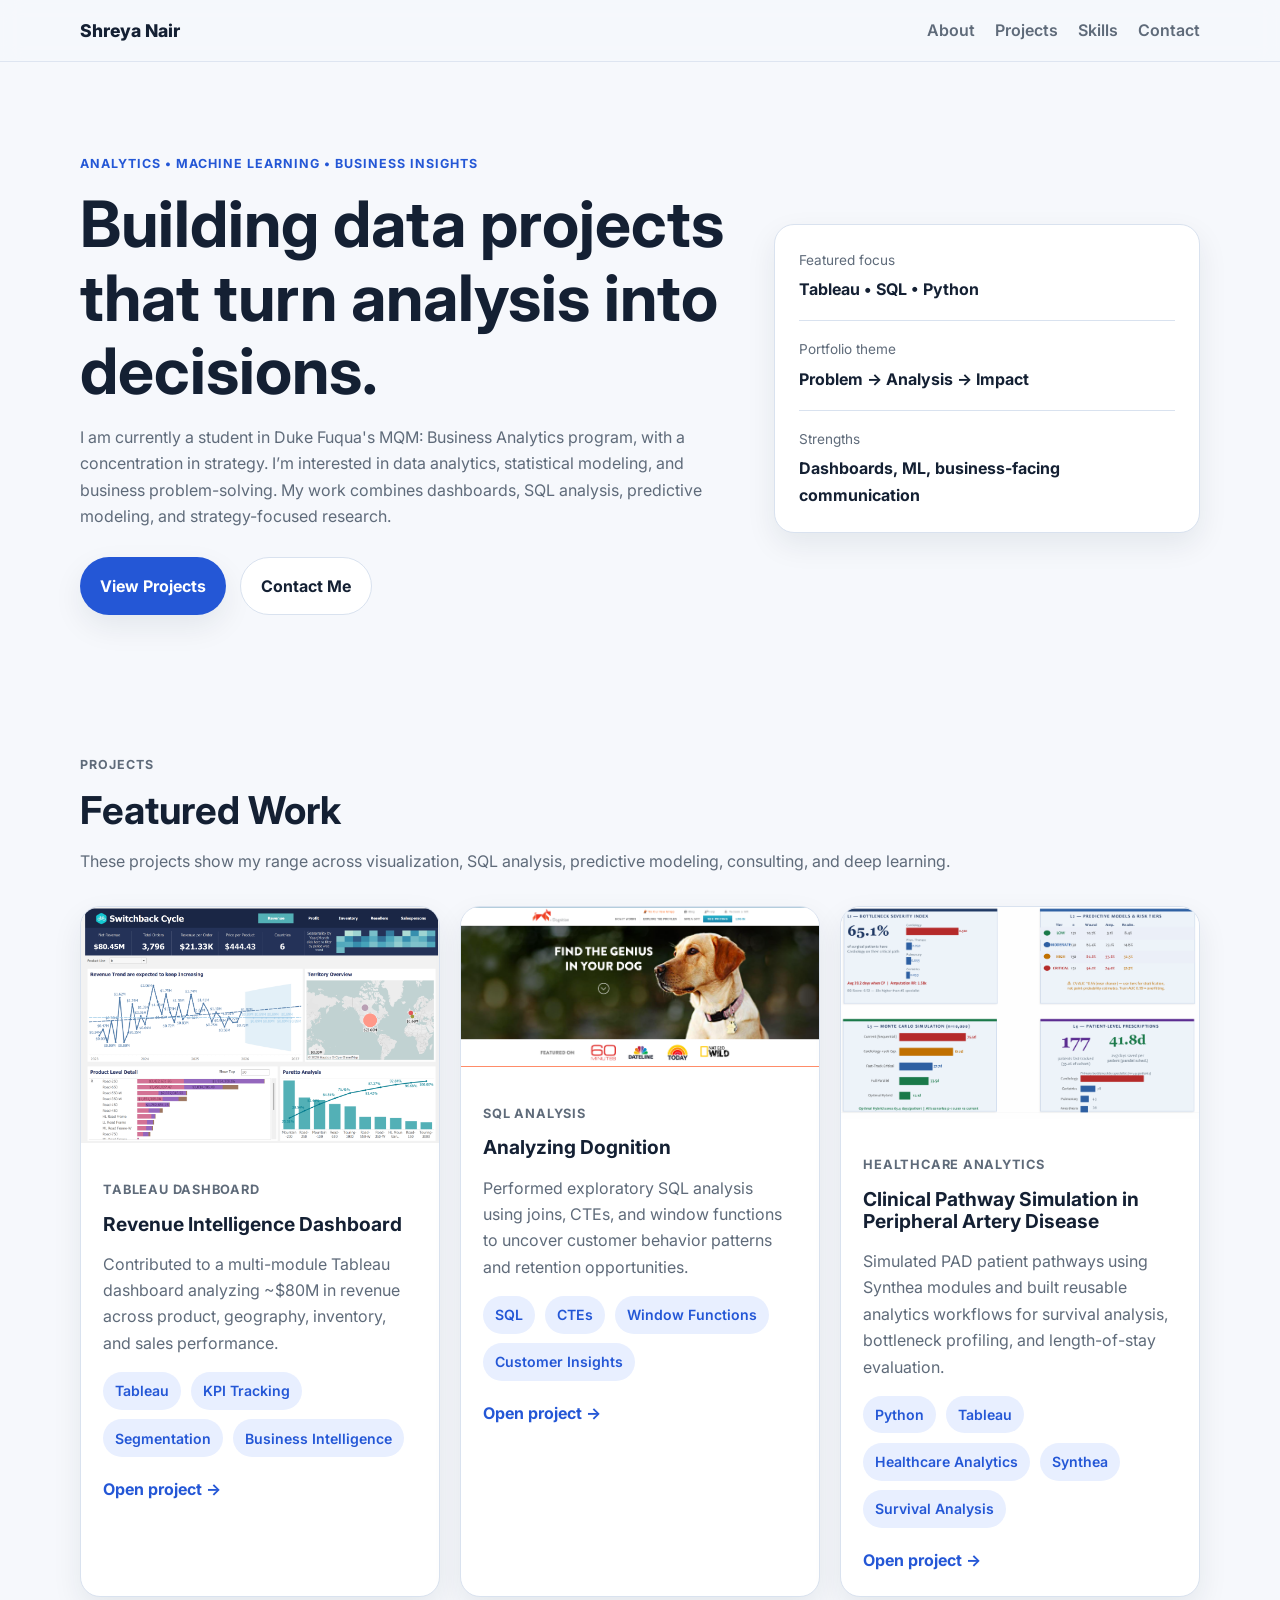
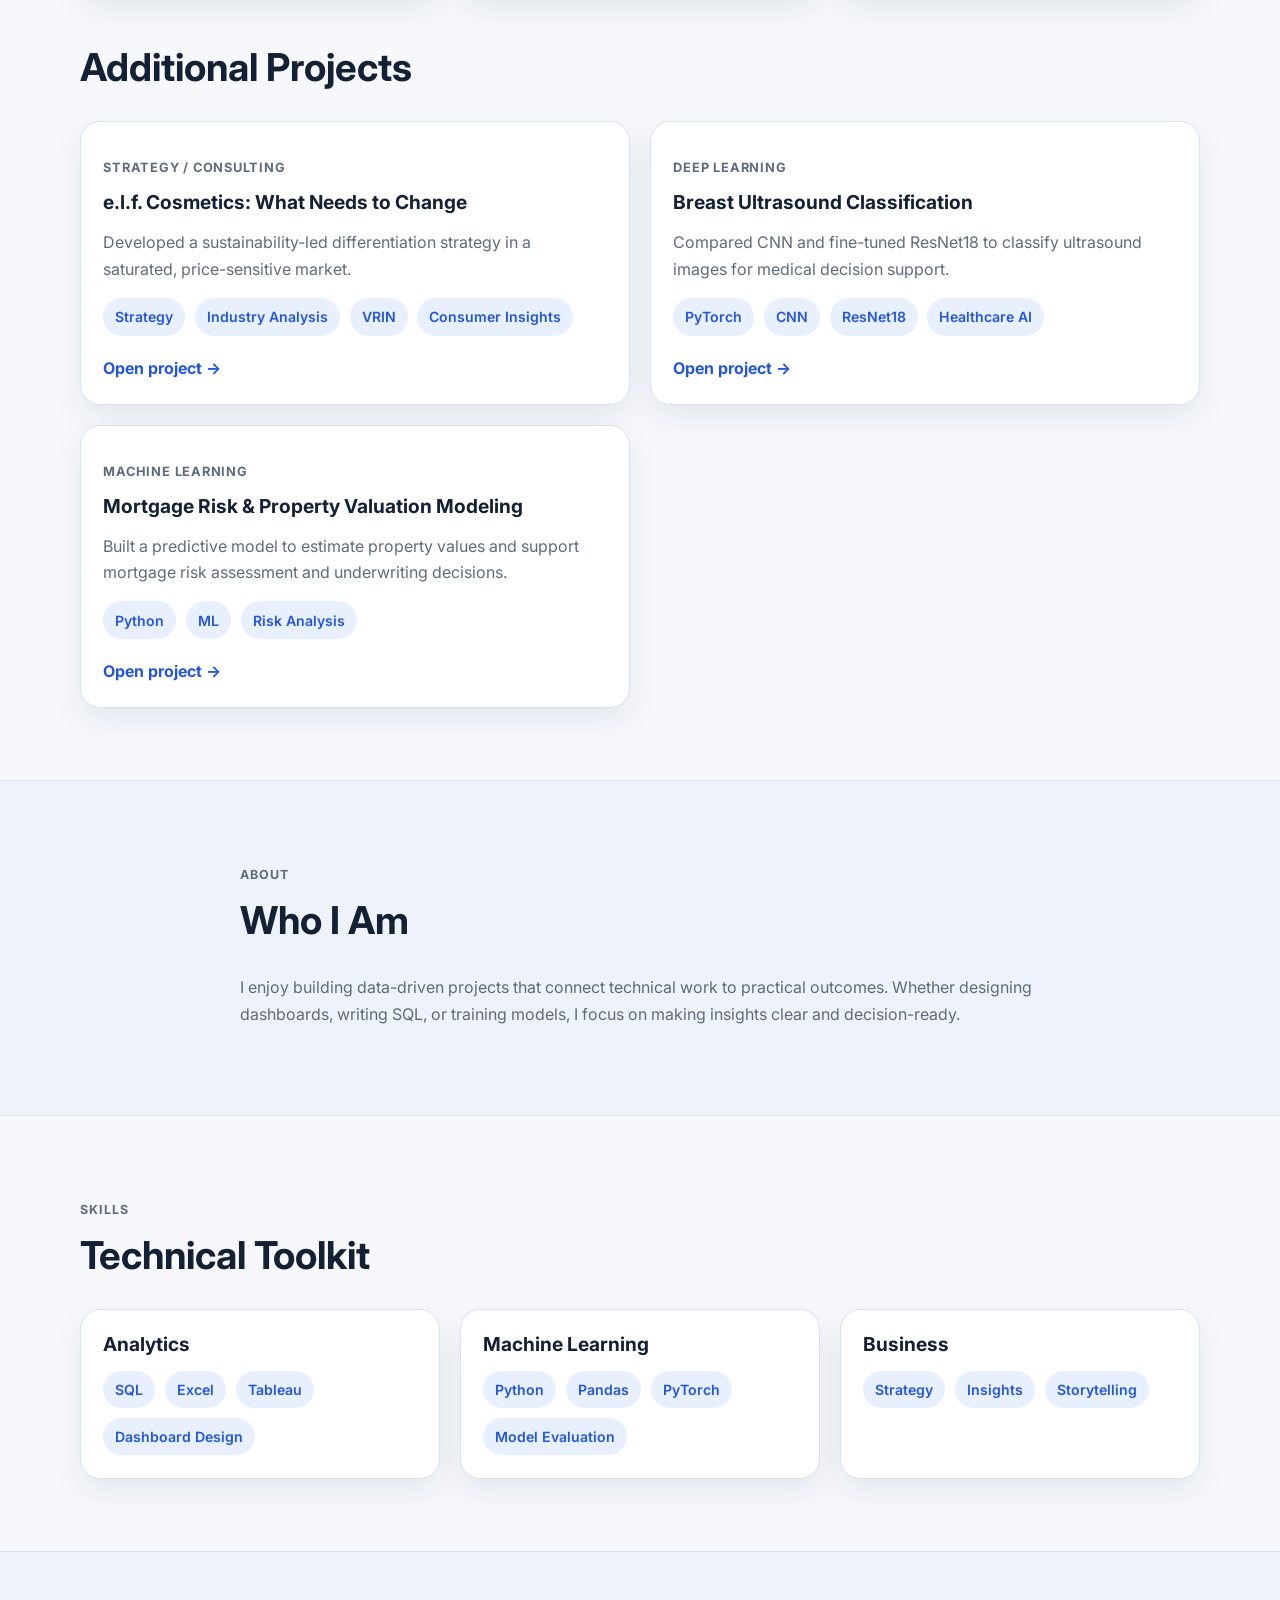
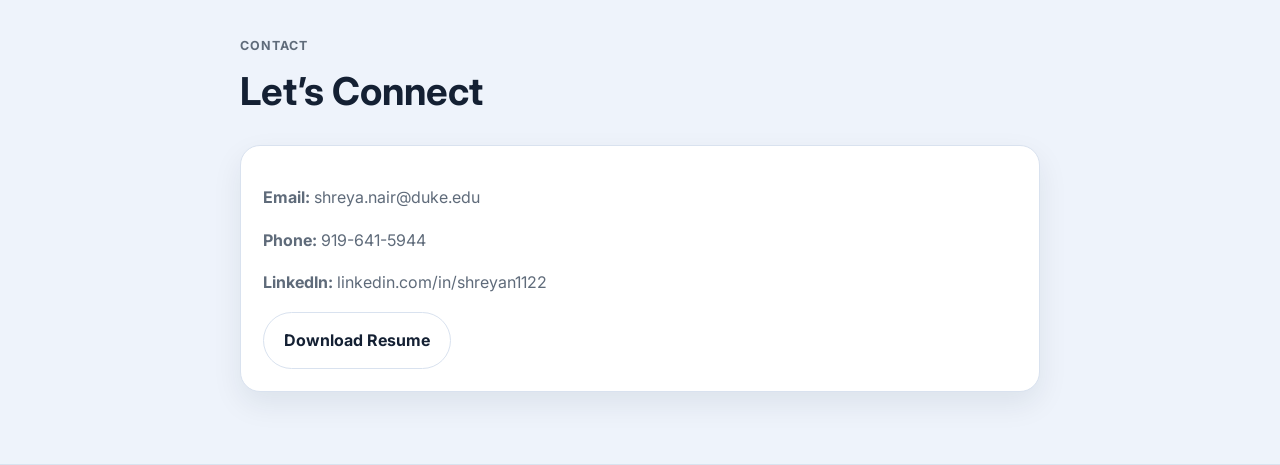
==== commit 36993dfb: "Update index.html" ====
--- a/index.html
+++ b/index.html
@@ -184,25 +184,16 @@
 </section>
 
 <!-- ABOUT -->
-<!-- IMAGE -->
-    <div class="about-image">
-      <img src="images/profile.jpeg" alt="Shreya Nair">
-    </div>
-
-    <!-- TEXT -->
-    <div>
-      <div class="section-heading">
-        <p class="eyebrow">About</p>
-        <h2>Who I Am</h2>
-      </div>
-
-      <p class="body-large">
-        I enjoy building data-driven projects that connect technical work to practical outcomes.
-        Whether designing dashboards, writing SQL, or training models, I focus on making insights
-        clear, useful, and decision-ready.
-      </p>
-    </div>
-
+<section id="about" class="section alt">
+  <div class="container narrow">
+    <div class="section-heading">
+      <p class="eyebrow">About</p>
+      <h2>Who I Am</h2>
+    </div>
+    <p class="body-large">
+      I enjoy building data-driven projects that connect technical work to practical outcomes.
+      Whether designing dashboards, writing SQL, or training models, I focus on making insights clear and decision-ready.
+    </p>
   </div>
 </section>
 
--- a/style.css
+++ b/style.css
@@ -12,42 +12,52 @@
 }
 
 * { box-sizing: border-box; }
-
+html { scroll-behavior: smooth; }
 body {
   margin: 0;
   font-family: 'Inter', sans-serif;
   background: var(--bg);
   color: var(--text);
-}
-
-img {
-  display: block;
-  max-width: 100%;
-}
+  line-height: 1.65;
+}
+
+a { color: inherit; }
+img { max-width: 100%; display: block; }
 
 .container {
   width: min(1120px, calc(100% - 2rem));
   margin: 0 auto;
 }
 
-/* NAV */
+.narrow {
+  width: min(800px, calc(100% - 2rem));
+}
+
 .site-header {
   position: sticky;
   top: 0;
+  z-index: 10;
   background: rgba(246, 248, 252, 0.9);
   backdrop-filter: blur(10px);
-  border-bottom: 1px solid var(--border);
+  border-bottom: 1px solid rgba(217, 226, 239, 0.8);
 }
 
 .nav-wrap {
   display: flex;
+  align-items: center;
   justify-content: space-between;
   padding: 1rem 0;
 }
 
+.brand {
+  text-decoration: none;
+  font-weight: 800;
+  font-size: 1.1rem;
+}
+
 .nav-links {
   display: flex;
-  gap: 1rem;
+  gap: 1.25rem;
 }
 
 .nav-links a {
@@ -56,155 +66,271 @@
   font-weight: 600;
 }
 
-/* HERO */
 .hero {
-  padding: 4rem 0;
+  padding: 5rem 0 3.5rem;
 }
 
 .hero-grid {
   display: grid;
   grid-template-columns: 1.4fr 0.9fr;
   gap: 2rem;
+  align-items: center;
 }
 
 .eyebrow {
   color: var(--accent);
   font-weight: 700;
   text-transform: uppercase;
-  font-size: 0.8rem;
-}
-
-h1 {
-  font-size: 2.5rem;
-}
-
-.hero-copy {
+  letter-spacing: 0.08em;
+  font-size: 0.78rem;
+  margin-bottom: 0.75rem;
+}
+
+h1, h2, h3 {
+  line-height: 1.15;
+  margin: 0 0 0.75rem;
+}
+
+h1 { font-size: clamp(2.4rem, 5vw, 4.4rem); }
+h2 { font-size: clamp(1.8rem, 3vw, 2.5rem); }
+h3 { font-size: 1.2rem; }
+
+.hero-copy,
+.section-heading p,
+.project-card p,
+.body-large,
+.contact-card p,
+.content p,
+.content li {
   color: var(--muted);
 }
 
+.hero-actions {
+  display: flex;
+  gap: 0.9rem;
+  flex-wrap: wrap;
+  margin-top: 1.75rem;
+}
+
 .button {
-  padding: 0.8rem 1.2rem;
+  display: inline-flex;
+  align-items: center;
+  justify-content: center;
+  padding: 0.9rem 1.25rem;
   border-radius: 999px;
   text-decoration: none;
   font-weight: 700;
+  transition: transform 0.18s ease, box-shadow 0.18s ease;
+}
+
+.button:hover,
+.text-link:hover {
+  transform: translateY(-2px);
 }
 
 .button.primary {
   background: var(--accent);
   color: white;
+  box-shadow: var(--shadow);
 }
 
 .button.secondary {
-  background: white;
+  background: var(--surface);
   border: 1px solid var(--border);
 }
 
-/* SECTIONS */
+.hero-card,
+.project-card,
+.skill-panel,
+.contact-card,
+.metric-strip,
+.content-card {
+  background: var(--surface);
+  border: 1px solid var(--border);
+  border-radius: var(--radius);
+  box-shadow: var(--shadow);
+}
+
+.hero-card {
+  padding: 1.5rem;
+}
+
+.stat + .stat {
+  margin-top: 1.1rem;
+  padding-top: 1.1rem;
+  border-top: 1px solid var(--border);
+}
+
+.stat-label {
+  display: block;
+  font-size: 0.85rem;
+  color: var(--muted);
+  margin-bottom: 0.3rem;
+}
+
+.stat-value {
+  font-weight: 700;
+}
+
 .section {
-  padding: 4rem 0;
+  padding: 4.5rem 0;
 }
 
 .section.alt {
   background: var(--surface-alt);
+  border-top: 1px solid var(--border);
+  border-bottom: 1px solid var(--border);
 }
 
 .section-heading {
   margin-bottom: 2rem;
 }
 
-/* PROJECTS */
+.minor-heading {
+  margin-top: 3rem;
+}
+
 .project-grid {
   display: grid;
-  grid-template-columns: repeat(3, 1fr);
-  gap: 1.2rem;
+  grid-template-columns: repeat(3, minmax(0, 1fr));
+  gap: 1.25rem;
 }
 
 .secondary-grid {
-  grid-template-columns: repeat(2, 1fr);
+  grid-template-columns: repeat(2, minmax(0, 1fr));
 }
 
 .project-card {
-  background: white;
-  border-radius: var(--radius);
   overflow: hidden;
-  box-shadow: var(--shadow);
-}
-
-.project-card img {
-  width: 100%;
-  height: 180px;
-  object-fit: cover;
 }
 
 .card-body {
-  padding: 1.3rem;
+  padding: 1.4rem;
 }
 
 .project-type {
   font-size: 0.8rem;
-  color: var(--accent);
-  font-weight: 700;
+  font-weight: 700;
+  text-transform: uppercase;
+  letter-spacing: 0.06em;
+  color: var(--accent);
 }
 
 .tags {
   display: flex;
   flex-wrap: wrap;
-  gap: 0.5rem;
-  margin-top: 0.8rem;
+  gap: 0.6rem;
+  margin-top: 1rem;
 }
 
 .tags span {
   background: var(--accent-soft);
   color: var(--accent);
-  padding: 0.4rem 0.7rem;
   border-radius: 999px;
-  font-size: 0.85rem;
-}
-
-/* SKILLS */
+  padding: 0.45rem 0.75rem;
+  font-size: 0.88rem;
+  font-weight: 600;
+}
+
+.text-link {
+  display: inline-block;
+  margin-top: 1.2rem;
+  color: var(--accent);
+  font-weight: 700;
+  text-decoration: none;
+}
+
 .skills-grid {
   display: grid;
-  grid-template-columns: repeat(3, 1fr);
+  grid-template-columns: repeat(3, minmax(0, 1fr));
+  gap: 1.25rem;
+}
+
+.skill-panel,
+.contact-card,
+.metric-strip,
+.content-card {
+  padding: 1.4rem;
+}
+
+/* Project pages */
+.project-hero {
+  padding: 3.25rem 0 2rem;
+}
+
+.back-link {
+  text-decoration: none;
+  font-weight: 700;
+  color: var(--accent);
+}
+
+.lead {
+  font-size: 1.08rem;
+  max-width: 800px;
+}
+
+.metric-strip {
+  display: grid;
+  grid-template-columns: repeat(3, minmax(0, 1fr));
   gap: 1rem;
-}
-
-/* CONTACT */
-.contact-card {
-  background: white;
-  padding: 1.5rem;
-  border-radius: var(--radius);
-}
-
-/* ========================= */
-/* 🔥 ABOUT SECTION FIX */
-/* ========================= */
-
+  margin: 1.5rem 0 2rem;
+}
+
+.metric strong {
+  display: block;
+  margin-bottom: 0.25rem;
+}
+
+.content-grid {
+  display: grid;
+  grid-template-columns: 1.35fr 0.85fr;
+  gap: 1.25rem;
+}
+
+.content-card ul {
+  padding-left: 1.2rem;
+}
 .about-grid {
   display: grid;
-  grid-template-columns: 0.6fr 1.4fr;
+  grid-template-columns: 1.2fr 0.8fr;
   gap: 2rem;
   align-items: center;
 }
 
 .about-image img {
-  width: 180px;   /* 🔥 THIS CONTROLS SIZE */
-  height: 180px;
-  object-fit: cover;
-  border-radius: 50%;
-  box-shadow: 0 10px 25px rgba(0,0,0,0.1);
-}
-
-/* ========================= */
-/* RESPONSIVE */
-/* ========================= */
+  width: 100%;
+  max-width: 220px;   /* controls size */
+  height: auto;
+  border-radius: 16px;
+  display: block;
+  margin-left: 0 auto;
+}
 
 @media (max-width: 900px) {
   .hero-grid,
   .project-grid,
   .secondary-grid,
   .skills-grid,
+  .content-grid,
+  .metric-strip {
+    grid-template-columns: 1fr;
+  }
+
+  .nav-wrap {
+    flex-direction: column;
+    align-items: flex-start;
+    gap: 0.8rem;
+  }
+
+  .nav-links {
+    flex-wrap: wrap;
+    gap: 0.8rem;
+  }
+
+@media (max-width: 768px) {
   .about-grid {
     grid-template-columns: 1fr;
+    text-align: center;
   }
 
   .about-image img {
